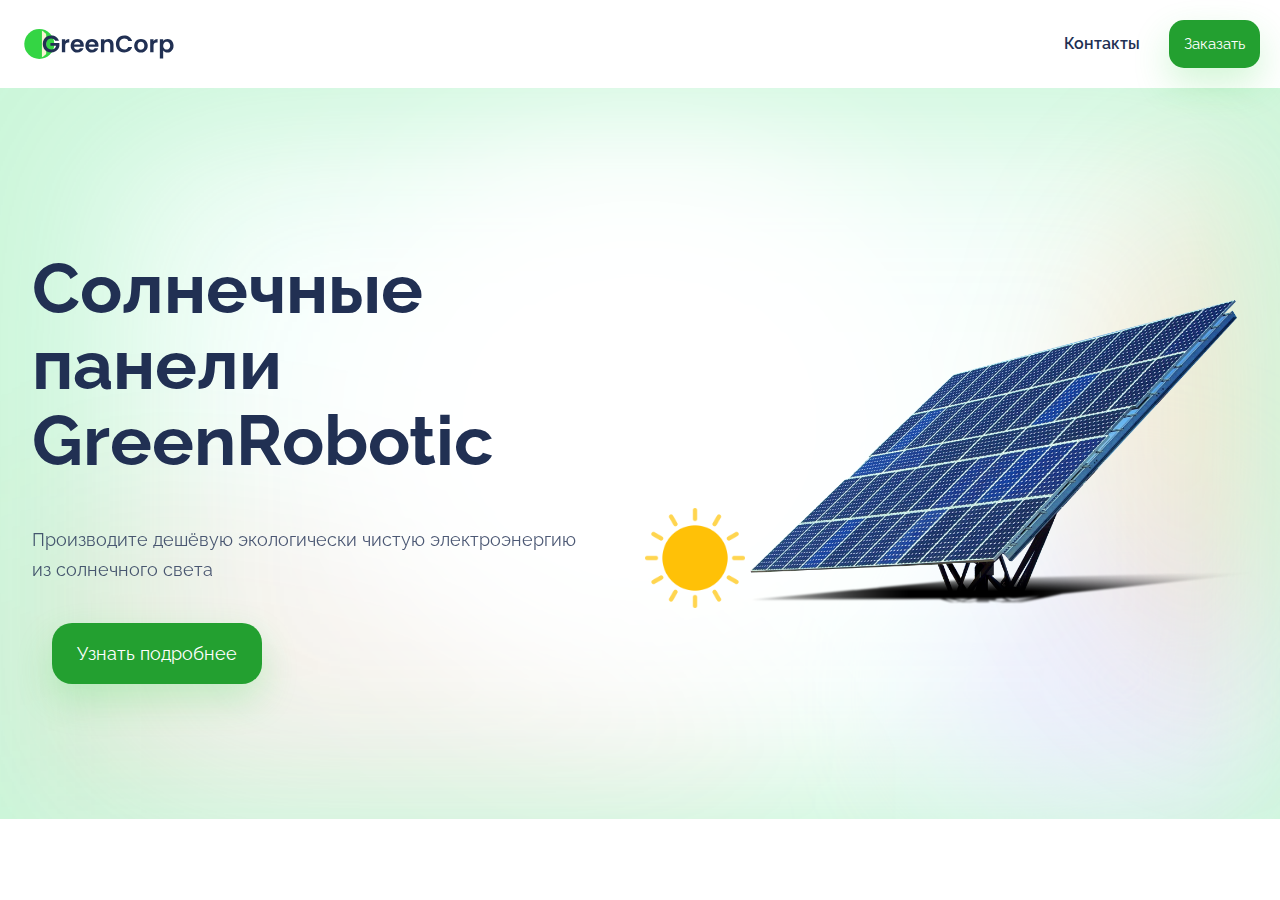
==== index.html @ 0a4ad72c "add" ====
<!DOCTYPE html>
<html lang="ru">
  <head>
    <link rel="stylesheet" href="main.css">
    <title>Солнечные батареи GreenCorp</title>

    <!--Шрифты-->
    <link href="https://fonts.googleapis.com/css2?family=Raleway:wght@100;300;400;500;600;700;800&display=swap" rel="stylesheet">

  </head>

  <body>
 <!--Шапка сайта-->
    <header>

      <img class="header__logo" src="img/logo.svg" alt="">

      <div class="header__control">

        <a href="#contacts">Контакты</a>
        <button>Заказать</button>

      </div>

    </header>
<!-- Тело сайта -->
    <section class="about">

      <div class="about_info">

        <h1>Солнечные панели GreenRobotic</h1>

        <p>Производите дешёвую экологически чистую электроэнергию из солнечного света</p>

        <button>Узнать подробнее</button>

      </div>

      <div class="about_img">

        <img class="about__sun-img" src="img/sun.png">
        <img class="about__panel" src="img/solar-panel.png">

      </div>

    </section>

    <!--Footer-->
    <footer>

    </footer>

  </body>

</html>
---- main.css ----
body{
  font-family: 'Raleway', sans-serif;
  color: #213053;
  margin: 0;
}

/*Header*/
header{
  display: flex;
  justify-content: space-between;
  align-items: center;
  padding: 20px;
}

.header__logo{
  height: 30px;
}

a{
  text-decoration: none;
  color: #213053;
}

header a{
  font-size: 16px;
  font-weight: 600;
  margin-right: 25px;
}

/*Кнопки*/
button{
  font-family: 'Raleway', sans-serif;
  font-size: 15px;
  color: #fff;
  background-color: #23a030;
  border: none;
  border-radius: 15px;
  cursor: pointer;
  box-shadow: 0 16px 36px rgb(52 213 68 / 22%);
  padding: 15px;
}

/*Тело сайта*/
.about{
  display: flex;
  align-items: center;
  justify-content: space-around;
  padding: 115px 0;
  background: url('img/back.png') no-repeat;
  background-position: center;
  background-size: cover;
}

.about_info{
  max-width: 550px;
}

.about h1{
  font-size: 70px;
  line-height: 76px;
}

.about p{
  font-size: 18px;
  line-height: 30px;
  opacity: 0.8;
}

.about button{
  font-size: 18px;
  border-radius: 20px;
  padding: 20px 25px;
  margin: 20px;
}

.about__sun-img{
  width: 100px;
  height: 100px;
}

.about__panel{
  width: 500px;

}
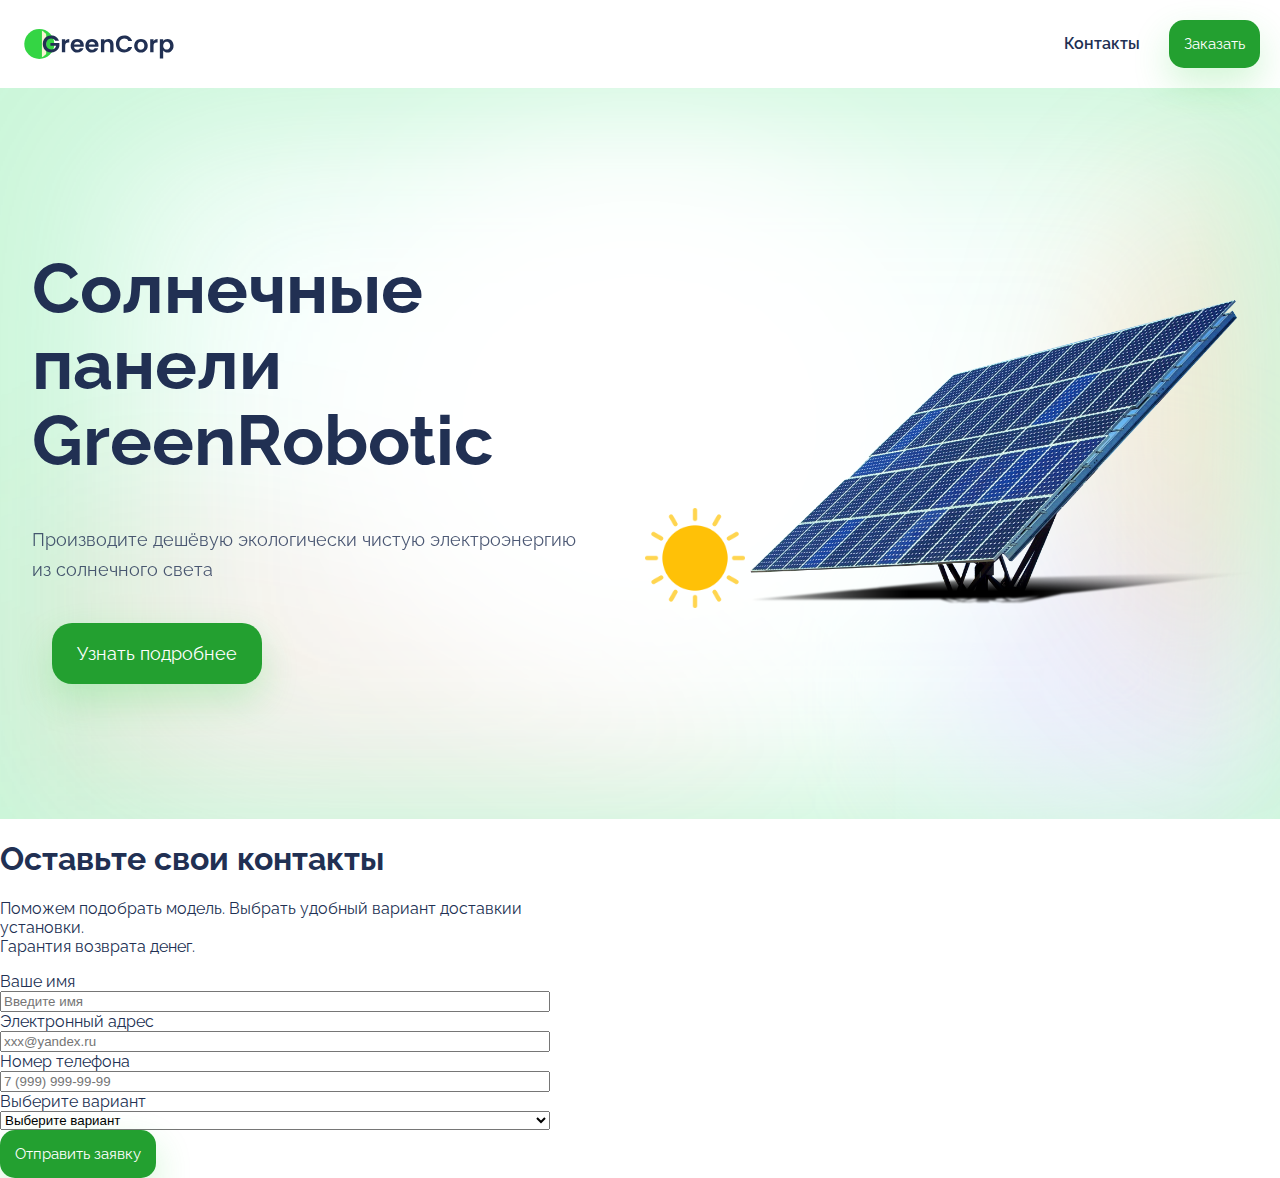
==== commit f440b401: "Add_form" ====
--- a/index.html
+++ b/index.html
@@ -45,6 +45,39 @@
 
     </section>
 
+    <!--Форма сайта-->
+    <section class="form">
+      <div class="form__container">
+        <h1>Оставьте свои контакты</h1>
+        <p>Поможем подобрать модель. Выбрать удобный
+           вариант доставкии установки.
+           <br>Гарантия возврата денег.</p>
+
+           <form class="" action="index.html" method="post">
+
+             <div class="form__group">
+               <label for="name">Ваше имя</label>
+               <input type="text" placeholder="Введите имя" id="name">
+               <label for="email">Электронный адрес</label>
+               <input type="email" id="email" placeholder="xxx@yandex.ru">
+               <label for="phone">Номер телефона</label>
+               <input type="phone" id="phone" placeholder="7 (999) 999-99-99">
+               <label for="buget">Выберите вариант</label>
+               <select id="buget">
+                 <option value="">Выберите вариант</option>
+                 <option value="10-30">10 000₽ – 30 000₽</option>
+                 <option value="30-60">30 000₽ – 60 000₽</option>
+                 <option value="60-100">60 000₽ – 100 000₽</option>
+                 <option value="100+">100 000₽</option>
+               </select>
+
+             </div>
+             <button type="submit" class="form__submit">Отправить заявку</button>
+
+           </form>
+      </div>
+    </section>
+
     <!--Footer-->
     <footer>
 
--- a/main.css
+++ b/main.css
@@ -80,5 +80,11 @@
 
 .about__panel{
   width: 500px;
+}
 
+.form__container{
+  width: 550px;
 }
+.form__group{
+  display: grid;
+}
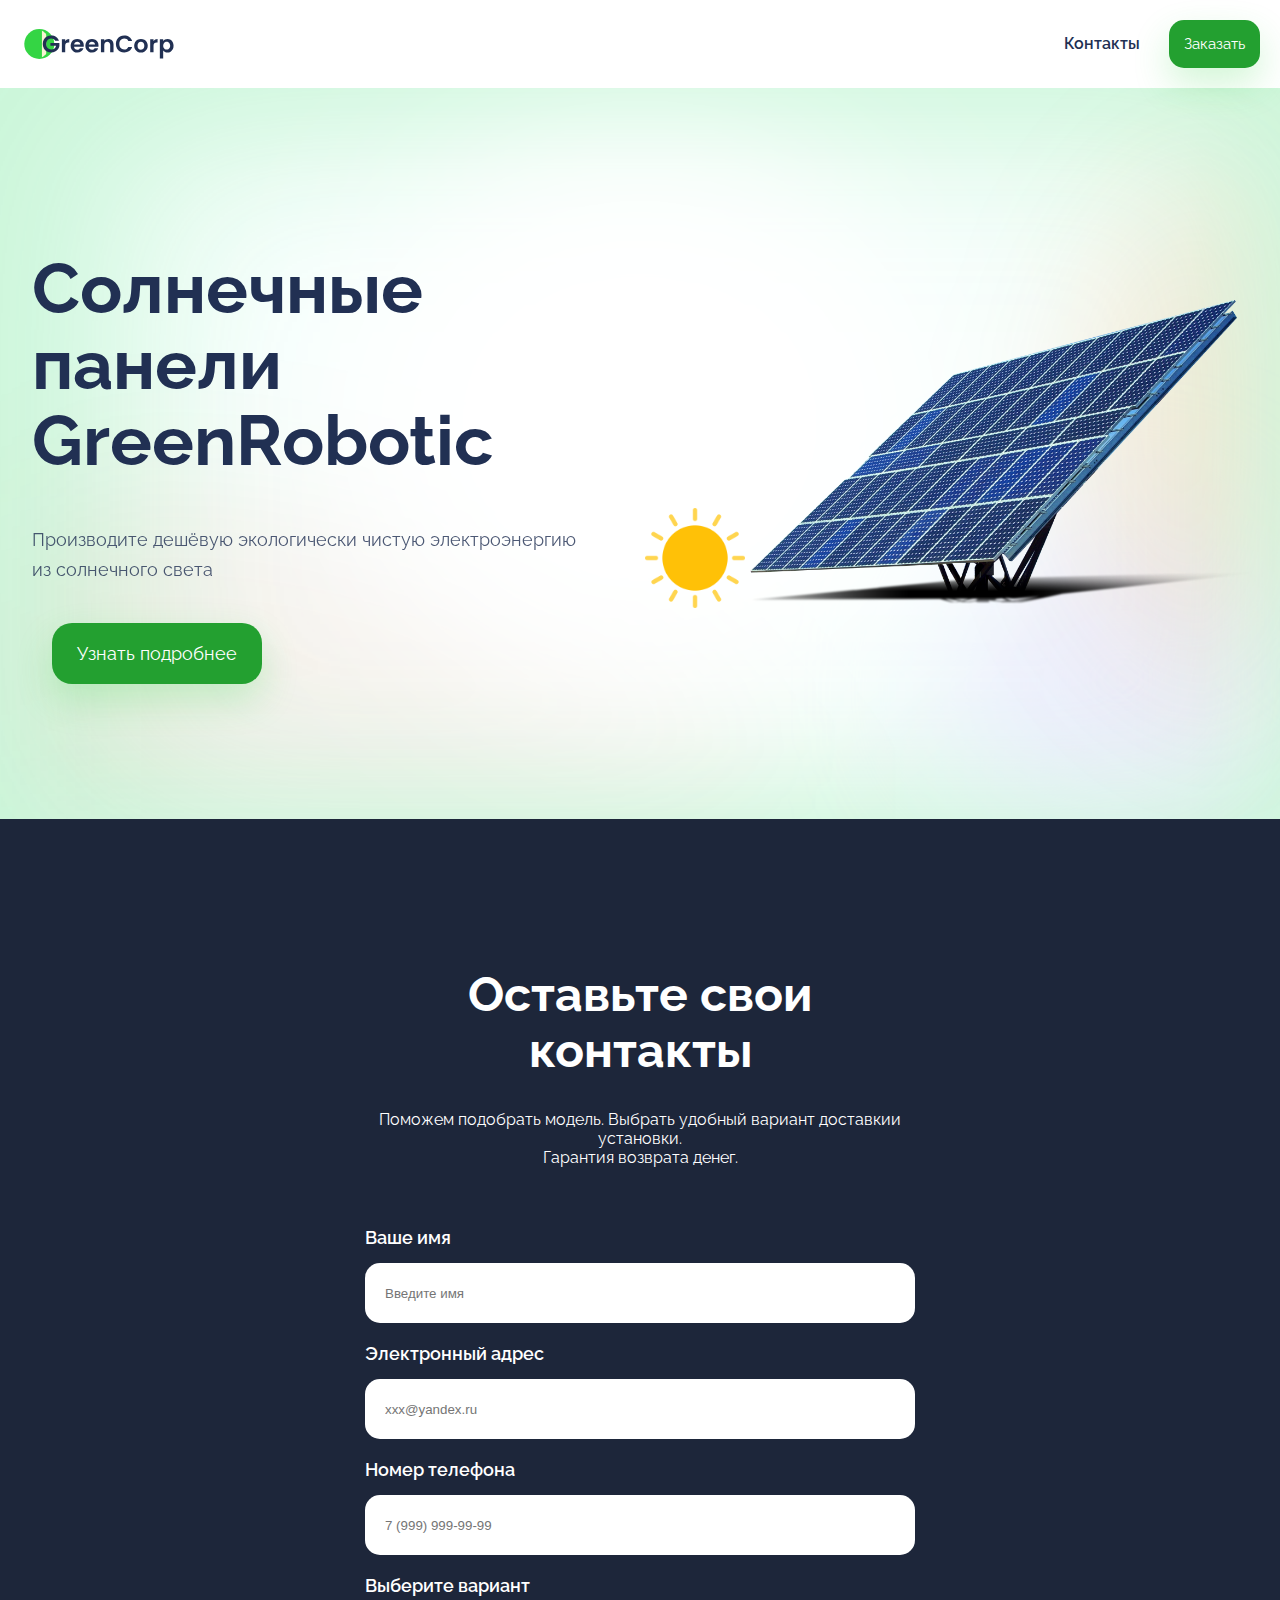
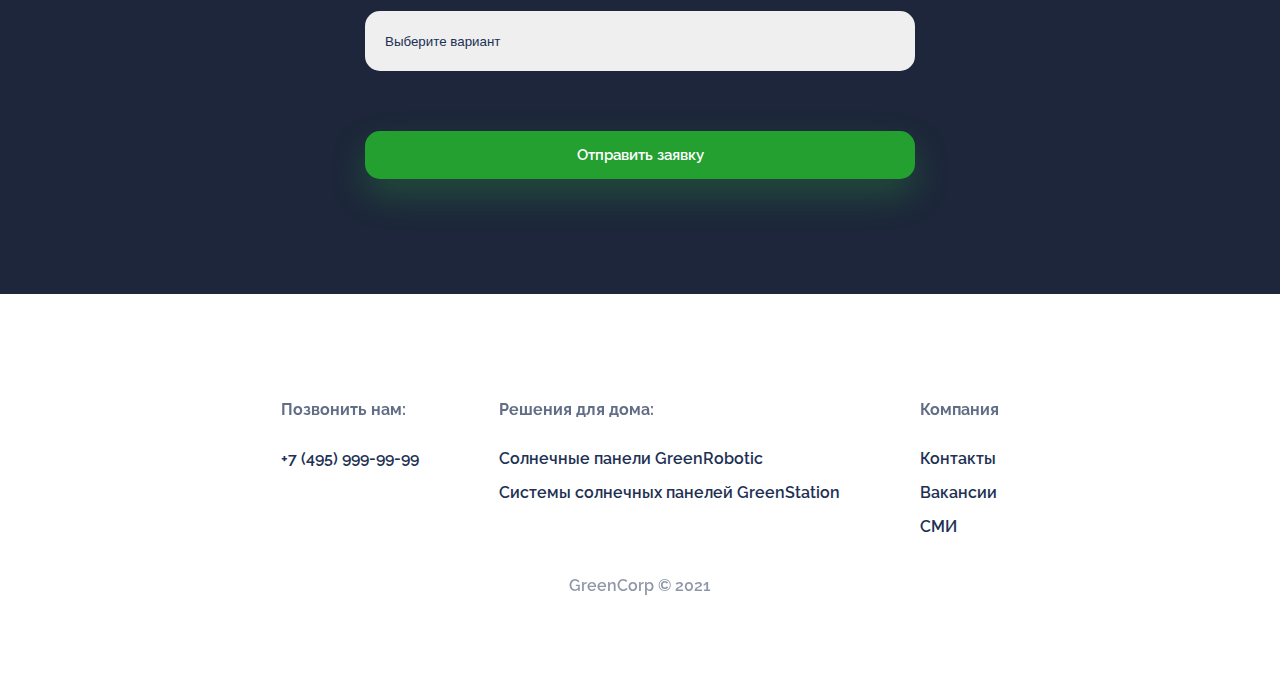
==== commit 5204aa1e: "Вторая версия проекта" ====
--- a/index.html
+++ b/index.html
@@ -54,14 +54,19 @@
            <br>Гарантия возврата денег.</p>
 
            <form class="" action="index.html" method="post">
-
              <div class="form__group">
                <label for="name">Ваше имя</label>
                <input type="text" placeholder="Введите имя" id="name">
+             </div>
+              <div class="form__group">
                <label for="email">Электронный адрес</label>
                <input type="email" id="email" placeholder="xxx@yandex.ru">
+             </div>
+              <div class="form__group">
                <label for="phone">Номер телефона</label>
                <input type="phone" id="phone" placeholder="7 (999) 999-99-99">
+             </div>
+              <div class="form__group">
                <label for="buget">Выберите вариант</label>
                <select id="buget">
                  <option value="">Выберите вариант</option>
@@ -73,7 +78,6 @@
 
              </div>
              <button type="submit" class="form__submit">Отправить заявку</button>
-
            </form>
       </div>
     </section>
@@ -81,6 +85,38 @@
     <!--Footer-->
     <footer>
 
+      <div class="footer__container">
+
+        <div class="footer__group">
+          <h3>Позвонить нам:</h3>
+          <div class="footer__links">
+            <a href="tel:74959999999">+7 (495) 999-99-99</a>
+          </div>
+        </div>
+
+          <div class="footer__group">
+            <h3>Решения для дома:</h3>
+            <div class="footer__links">
+              <a href="#">Солнечные панели GreenRobotic</a>
+              <a href="#">Системы солнечных панелей GreenStation</a>
+            </div>
+          </div>
+
+            <div class="footer__group">
+              <h3>Компания</h3>
+              <div class="footer__links">
+                <a href="#">Контакты</a>
+                <a href="#">Вакансии</a>
+                <a href="#">СМИ</a>
+              </div>
+            </div>
+
+      </div>
+
+      <div class="footer__copyright">
+        GreenCorp © 2021
+      </div>
+
     </footer>
 
   </body>
--- a/main.css
+++ b/main.css
@@ -38,6 +38,7 @@
   cursor: pointer;
   box-shadow: 0 16px 36px rgb(52 213 68 / 22%);
   padding: 15px;
+  transition: background-color, 0.3s, easy-in;
 }
 
 /*Тело сайта*/
@@ -81,10 +82,91 @@
 .about__panel{
   width: 500px;
 }
+.form{
+  background-color: #1D263A;
+  color: #fff;
+  padding: 115px 0;
+  text-align: center;
+  display: flex;
+  justify-content: center;
+}
 
+.form h1{
+  font-size: 48px;
+}
+
+.forp p{
+  font-size: 18px;
+  opacity: 0.65;
+}
 .form__container{
   width: 550px;
 }
+
 .form__group{
+  display: flex;
+  flex-direction: column;
+  text-align: left;
+}
+
+.form form{
   display: grid;
+  grid-gap: 20px;
+  margin-top: 60px;
+  font-size: 18px;
 }
+
+.form label{
+  font-weight: 600;
+  padding-bottom: 15px;
+}
+
+.form input, .form select{
+  color: #213053;
+  height: 60px;
+  padding: 0 20px;
+  border: 0;
+  border-radius: 15px;
+  appearance: none;
+  outline: none;
+}
+
+.form__submit{
+  font-weight: 600;
+  margin-top: 40px;
+}
+
+button:hover{
+  background-color: #f6980c;
+  box-shadow: 0 16px 36px rgba(246 152 12 / 20%);
+}
+
+footer{
+  padding: 90px;
+  font-size: 16px;
+  font-weight: 600;
+}
+
+.footer__container{
+  display: flex;
+  justify-content: center;
+  gap:80px;
+}
+
+.footer__copyright{
+  padding-top: 40px;
+  text-align: center;
+  opacity: 0.5;
+}
+
+.footer__group h3{
+  font-size: 16px;
+  opacity: 0.7;
+  margin-bottom: 30px;
+}
+
+.footer__links{
+  display: flex;
+  flex-direction: column;
+  gap: 15px;
+}
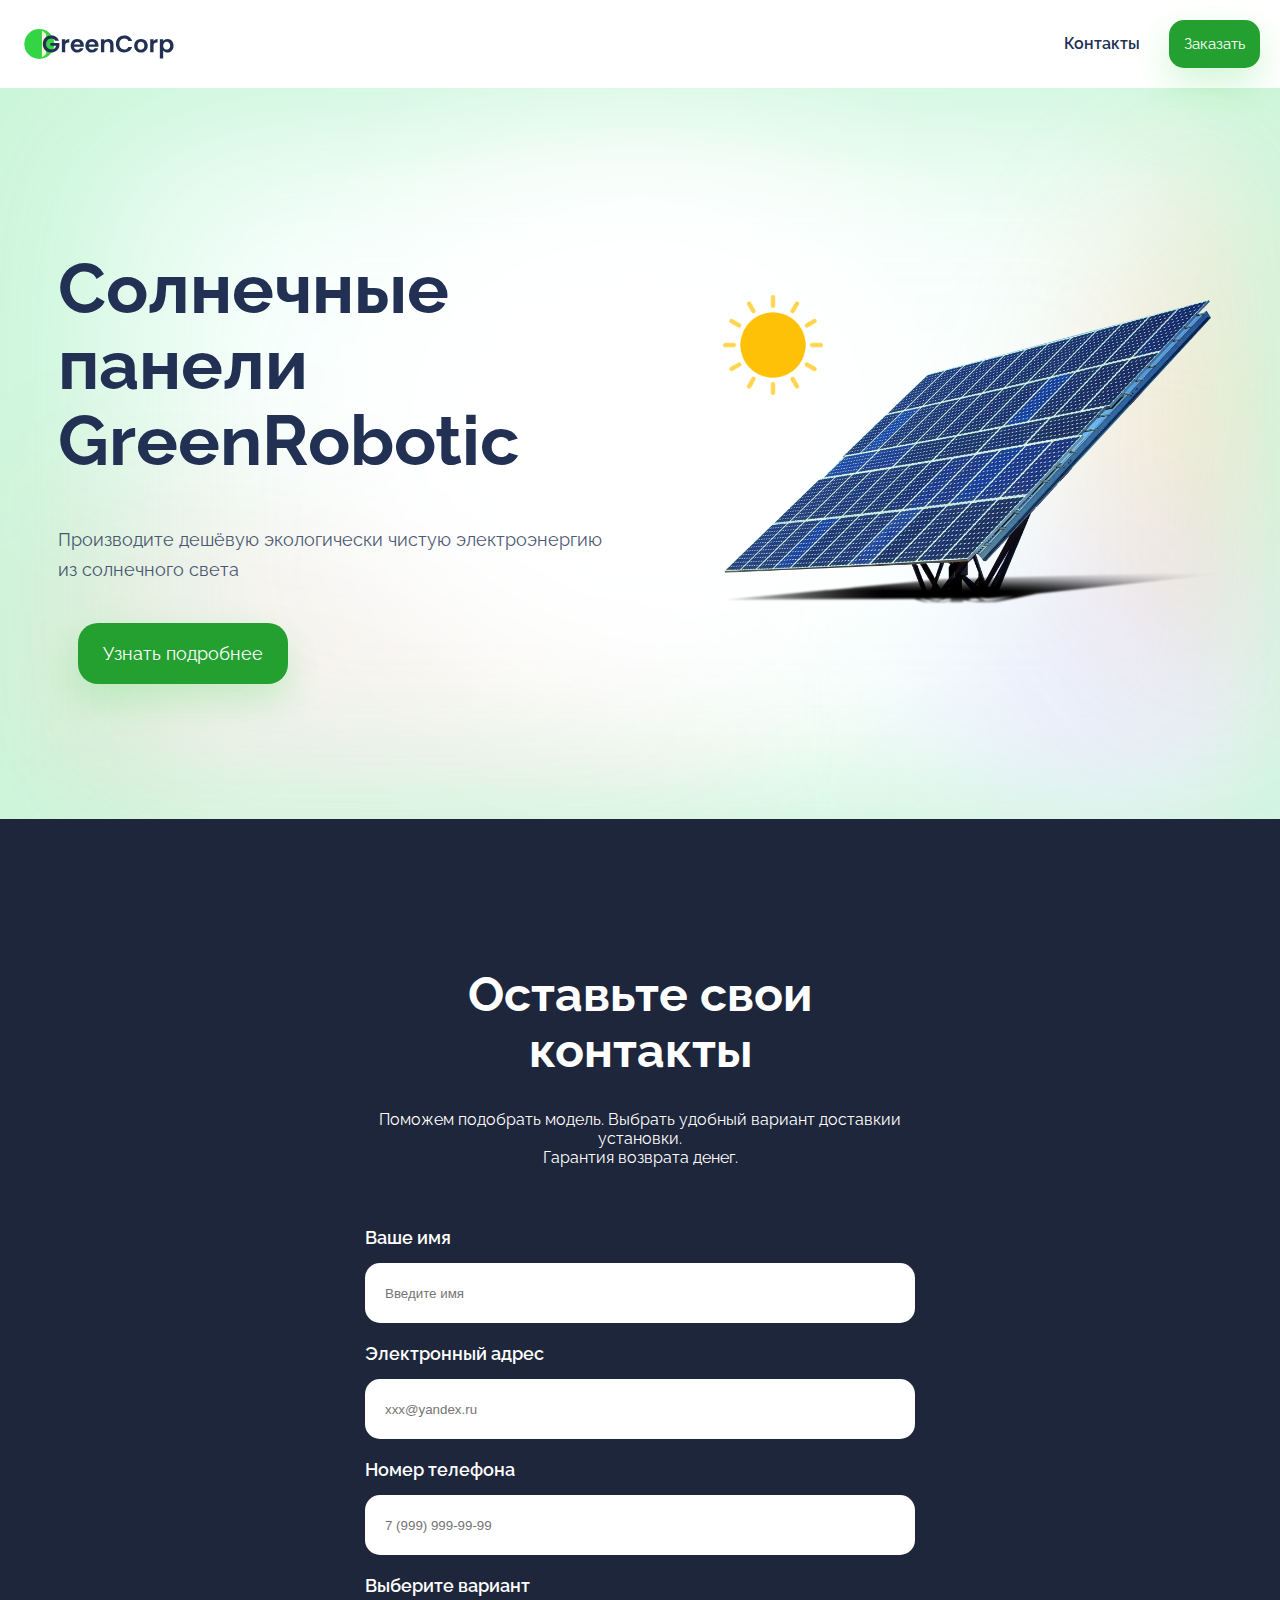
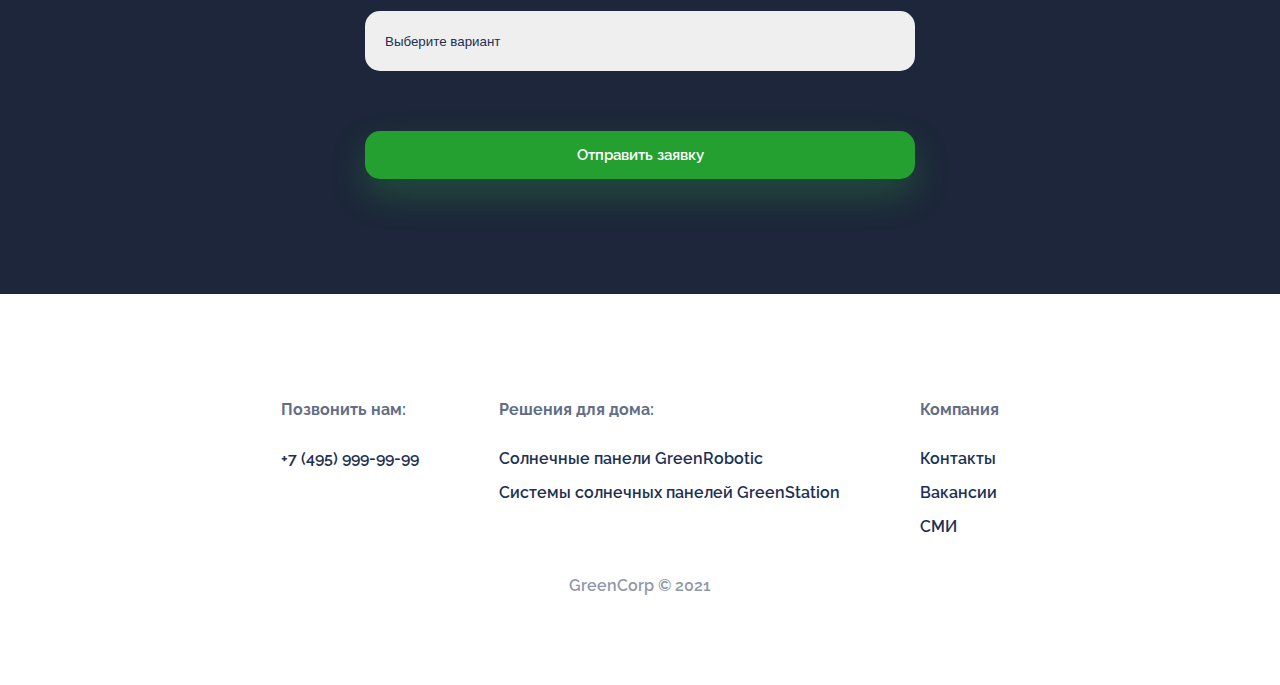
==== commit 17d72a42: "Animation_Sticky_Header" ====
--- a/index.html
+++ b/index.html
@@ -2,6 +2,7 @@
 <html lang="ru">
   <head>
     <link rel="stylesheet" href="main.css">
+    <link rel="stylesheet" href="animation.css">
     <title>Солнечные батареи GreenCorp</title>
 
     <!--Шрифты-->
--- a/main.css
+++ b/main.css
@@ -10,6 +10,10 @@
   justify-content: space-between;
   align-items: center;
   padding: 20px;
+  position: sticky;
+  top: 0;
+  background-color: #fff;
+  z-index: 1;
 }
 
 .header__logo{
@@ -41,6 +45,18 @@
   transition: background-color, 0.3s, easy-in;
 }
 
+.about button{
+  font-size: 18px;
+  border-radius: 20px;
+  padding: 20px 25px;
+  margin: 20px;
+}
+
+button:hover{
+  background-color: #f6980c;
+  box-shadow: 0 16px 36px rgba(246 152 12 / 20%);
+}
+
 /*Тело сайта*/
 .about{
   display: flex;
@@ -67,21 +83,18 @@
   opacity: 0.8;
 }
 
-.about button{
-  font-size: 18px;
-  border-radius: 20px;
-  padding: 20px 25px;
-  margin: 20px;
-}
-
 .about__sun-img{
   width: 100px;
   height: 100px;
+  animation: rotation 10s infinite linear;
+  position: absolute;
 }
 
 .about__panel{
   width: 500px;
 }
+
+/*Форма на сайте*/
 .form{
   background-color: #1D263A;
   color: #fff;
@@ -136,11 +149,7 @@
   margin-top: 40px;
 }
 
-button:hover{
-  background-color: #f6980c;
-  box-shadow: 0 16px 36px rgba(246 152 12 / 20%);
-}
-
+/*Footer*/
 footer{
   padding: 90px;
   font-size: 16px;
--- a/animation.css
+++ b/animation.css
@@ -0,0 +1,5 @@
+/*Анимация about__sun-img*/
+@keyframes rotation {
+  0%{transtorm: rotate(0);}
+  100%{transform: rotate(360deg);}
+}
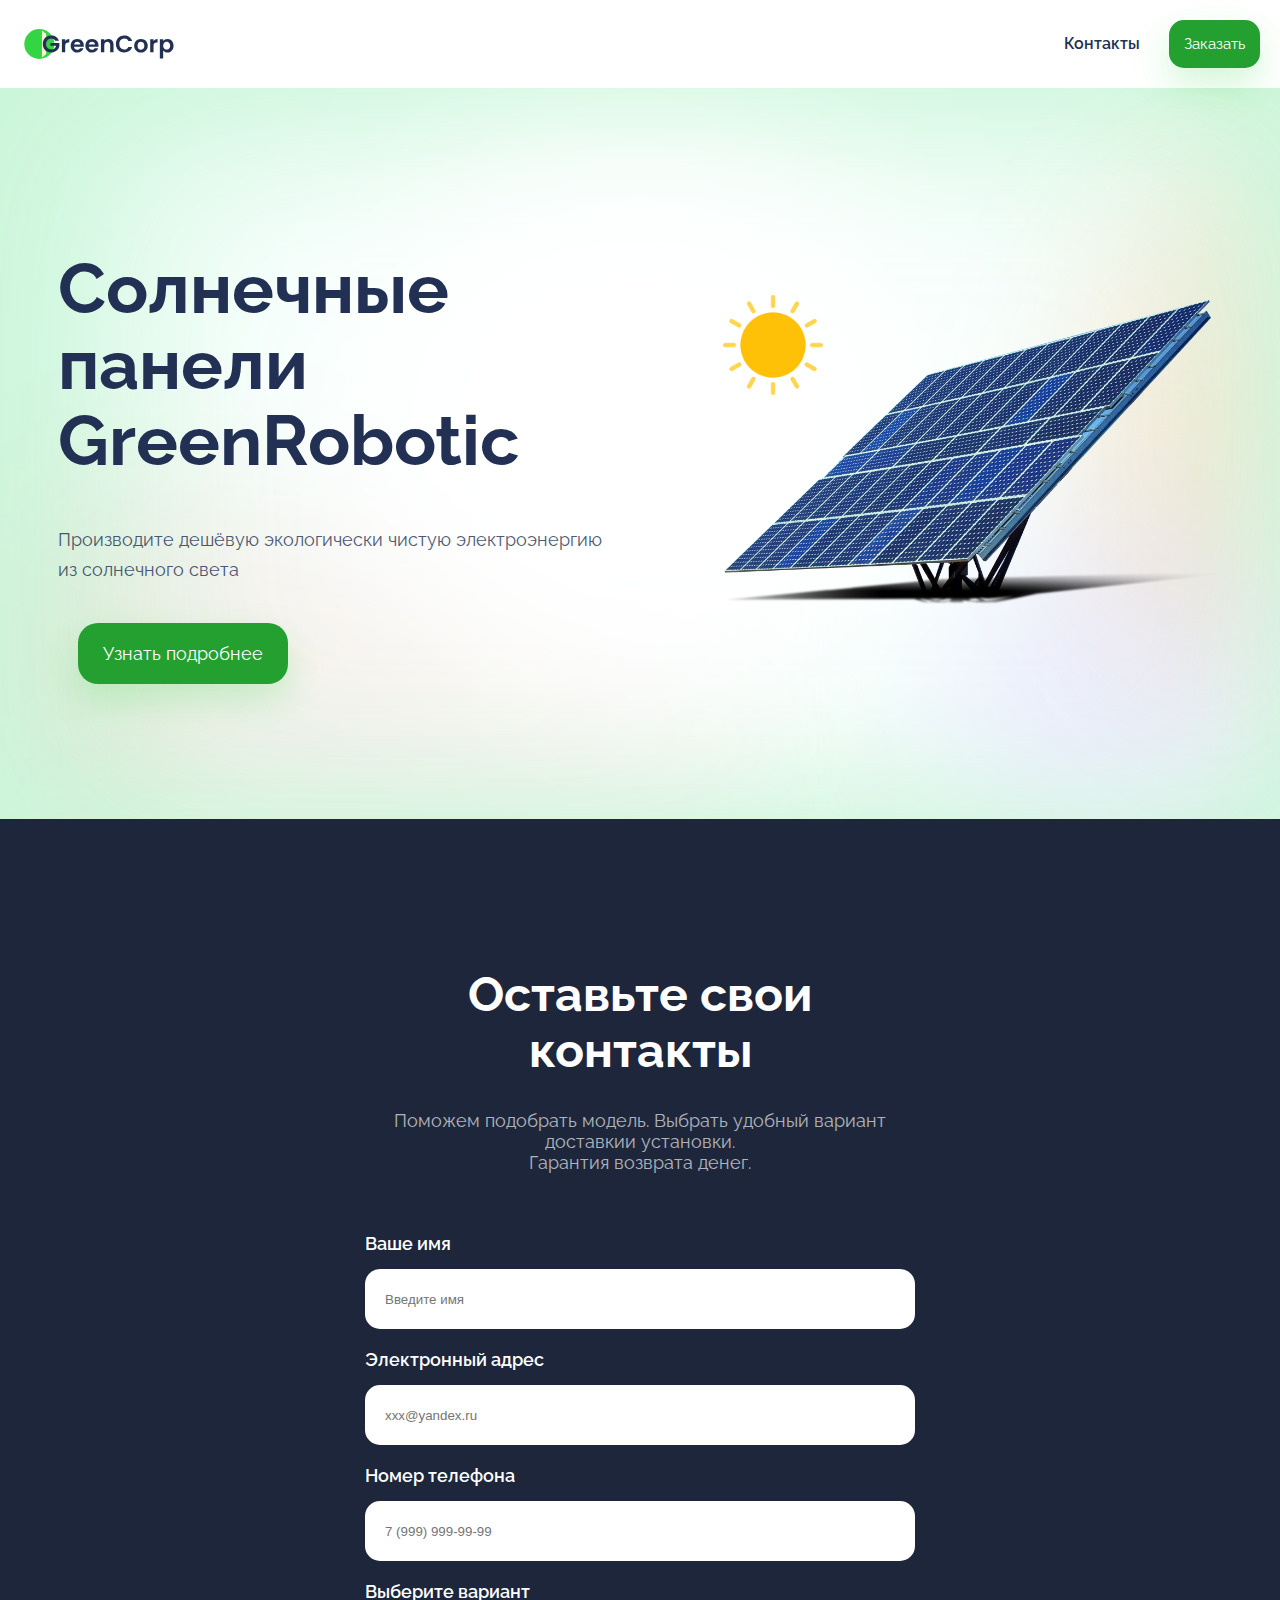
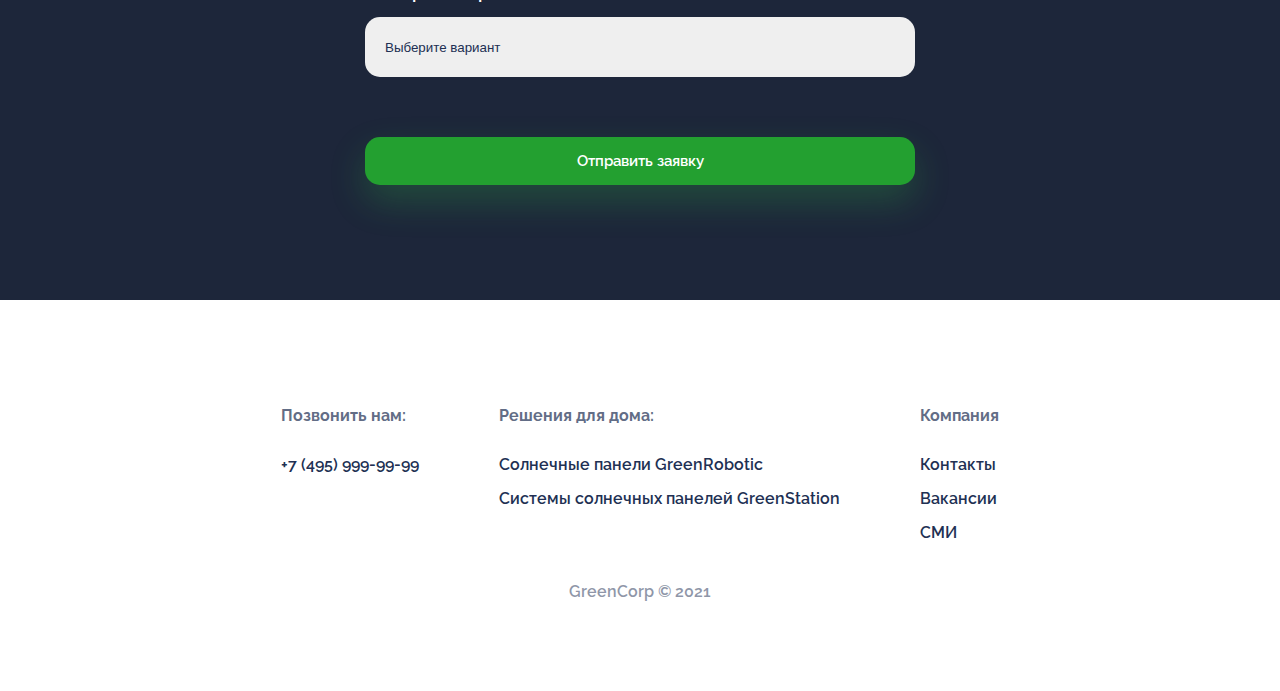
==== commit 4d7a4d56: "animation" ====
--- a/index.html
+++ b/index.html
@@ -1,13 +1,21 @@
 <!DOCTYPE html>
 <html lang="ru">
   <head>
+    <link
+   rel="stylesheet"
+   href="https://cdnjs.cloudflare.com/ajax/libs/animate.css/4.1.1/animate.min.css"
+ />
+    <link rel="stylesheet"
+     href="https://cdnjs.cloudflare.com/ajax/libs/font-awesome/6.1.1/css/all.min.css"
+    integrity="sha512-KfkfwYDsLkIlwQp6LFnl8zNdLGxu9YAA1QvwINks4PhcElQSvqcyVLLD9aMhXd13uQjoXtEKNosOWaZqXgel0g==" crossorigin="anonymous"
+     referrerpolicy="no-referrer" />
     <link rel="stylesheet" href="main.css">
     <link rel="stylesheet" href="animation.css">
+    <link rel="stylesheet" href="media.css">
     <title>Солнечные батареи GreenCorp</title>
-
+    <meta name="viewport" content="width=device-width, initial-scale=1.0">
     <!--Шрифты-->
     <link href="https://fonts.googleapis.com/css2?family=Raleway:wght@100;300;400;500;600;700;800&display=swap" rel="stylesheet">
-
   </head>
 
   <body>
@@ -27,17 +35,17 @@
 <!-- Тело сайта -->
     <section class="about">
 
-      <div class="about_info">
+      <div class="about_info animate__animated animate__fadeInLeft">
 
         <h1>Солнечные панели GreenRobotic</h1>
 
         <p>Производите дешёвую экологически чистую электроэнергию из солнечного света</p>
 
-        <button>Узнать подробнее</button>
+        <button>Узнать подробнее <i class="fa-solid fa-angle-right"></i></button>
 
       </div>
 
-      <div class="about_img">
+      <div class="about_img animate__animated animate__fadeInRight">
 
         <img class="about__sun-img" src="img/sun.png">
         <img class="about__panel" src="img/solar-panel.png">
--- a/main.css
+++ b/main.css
@@ -57,6 +57,10 @@
   box-shadow: 0 16px 36px rgba(246 152 12 / 20%);
 }
 
+.fa-solid, .fas{
+font-weight: 600;
+}
+
 /*Тело сайта*/
 .about{
   display: flex;
@@ -66,6 +70,7 @@
   background: url('img/back.png') no-repeat;
   background-position: center;
   background-size: cover;
+  flex-wrap: wrap-reverse;
 }
 
 .about_info{
@@ -85,7 +90,6 @@
 
 .about__sun-img{
   width: 100px;
-  height: 100px;
   animation: rotation 10s infinite linear;
   position: absolute;
 }
@@ -108,7 +112,7 @@
   font-size: 48px;
 }
 
-.forp p{
+.form p{
   font-size: 18px;
   opacity: 0.65;
 }
@@ -160,6 +164,7 @@
   display: flex;
   justify-content: center;
   gap:80px;
+  flex-wrap: wrap;
 }
 
 .footer__copyright{
--- a/animation.css
+++ b/animation.css
@@ -3,3 +3,8 @@
   0%{transtorm: rotate(0);}
   100%{transform: rotate(360deg);}
 }
+
+.animate__animated.animate__fadeInRight, .animate__animated.animate__fadeInLeft {
+  --animate-duration: 2s;
+  --animate-repeat: 1;
+}
--- a/media.css
+++ b/media.css
@@ -0,0 +1,69 @@
+/*Телефон*/
+@media (max-width: 720px) {
+
+.about, .form, footer{
+  padding: 50px 10px 50px 10px;
+
+}
+header{
+  padding: 10px;
+}
+header a{
+  margin-right: 15px;
+}
+.footer__container{
+  gap: 40px;
+  flex-direction: column;
+}
+
+
+.header__logo{
+  height: 20px;
+}
+
+.about h1{
+  font-size: 36px;
+  line-height: 40px;
+}
+
+.about__sun-img{
+  width: 75px;
+}
+
+.about__panel{
+  width: 280px;
+}
+
+}
+
+/*Пленшет*/
+@media (max-width: 1024px) {
+  .about, .form, footer{
+      padding: 50px 20px 50px 20px;
+
+  }
+  header{
+    padding: 10px;
+  }
+  header a{
+    margin-right: 15px;
+  }
+  .footer__container{
+    flex-direction: row;
+    gap: 40px;
+  }
+
+
+  .about h1{
+    font-size: 36px;
+    line-height: 40px;
+  }
+
+  .about__sun-img{
+    width: 75px;
+  }
+
+  .about__panel{
+    width: 280px;
+  }
+}
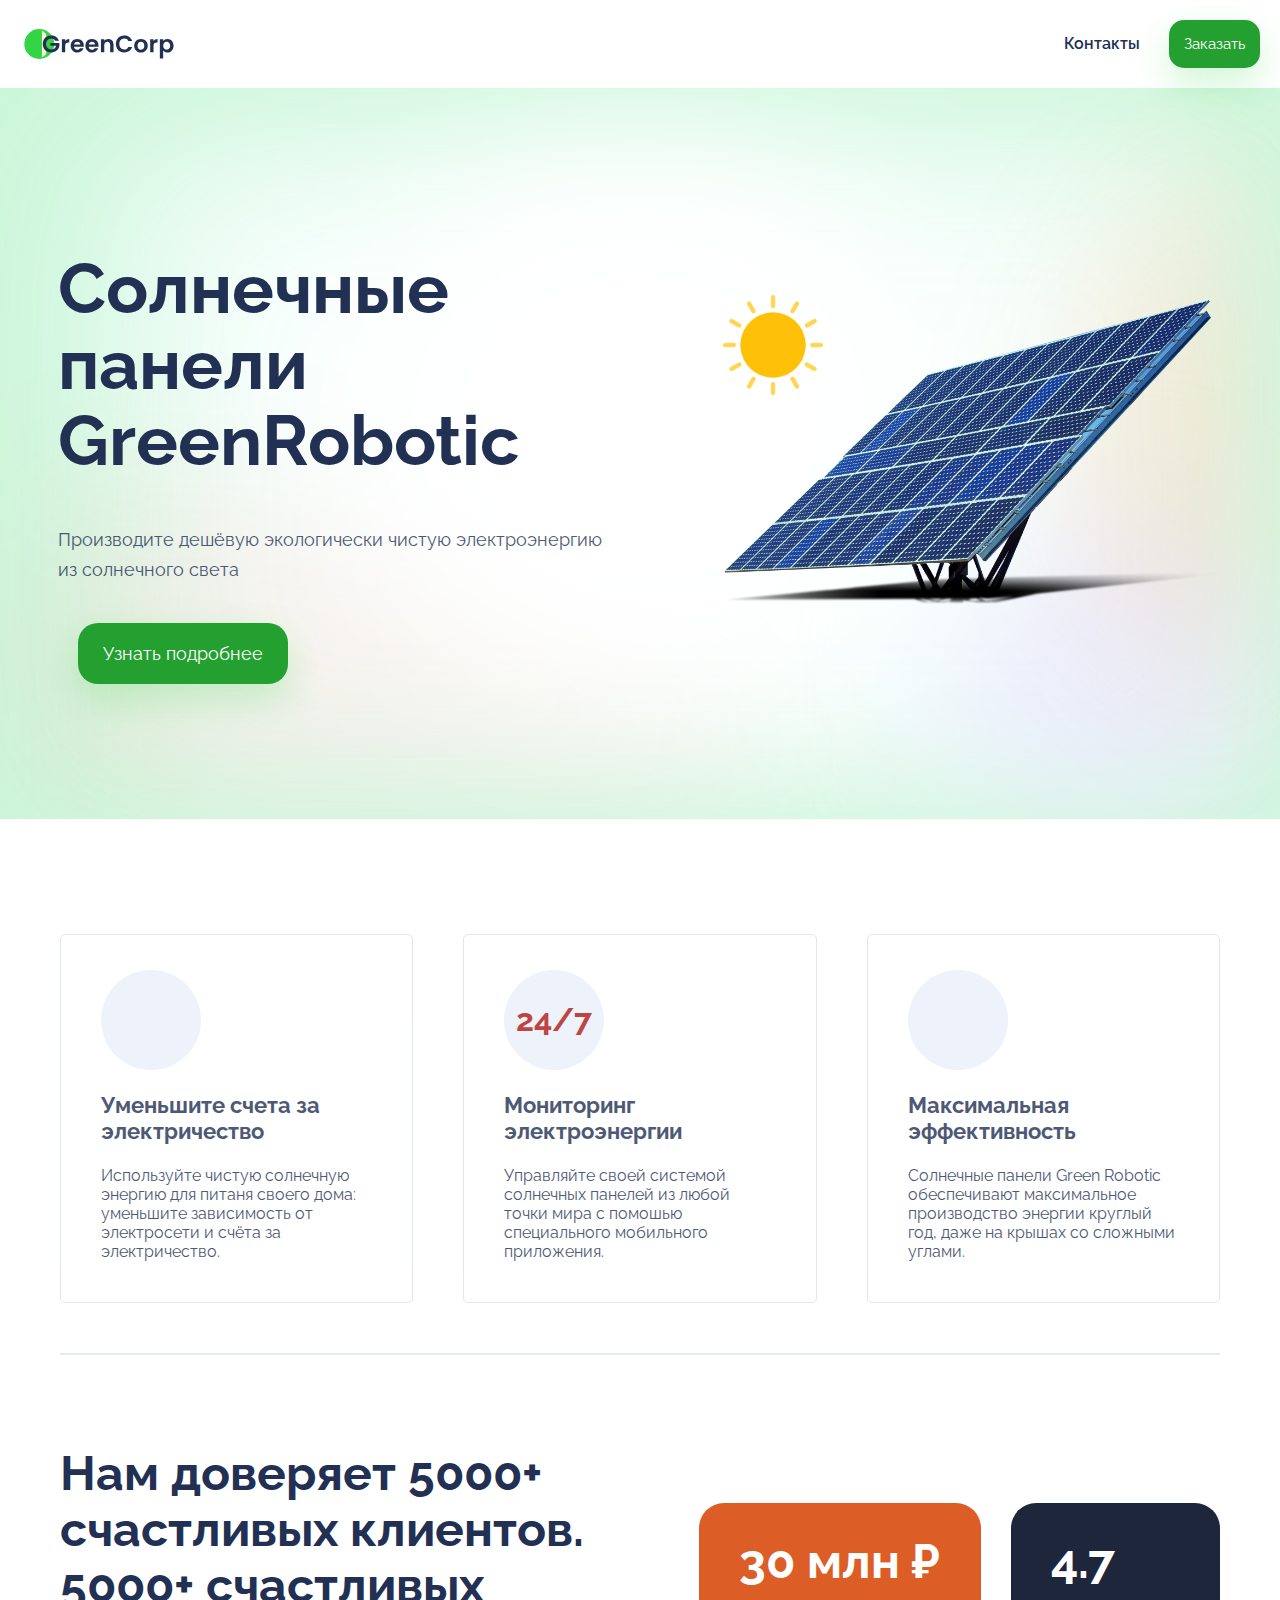
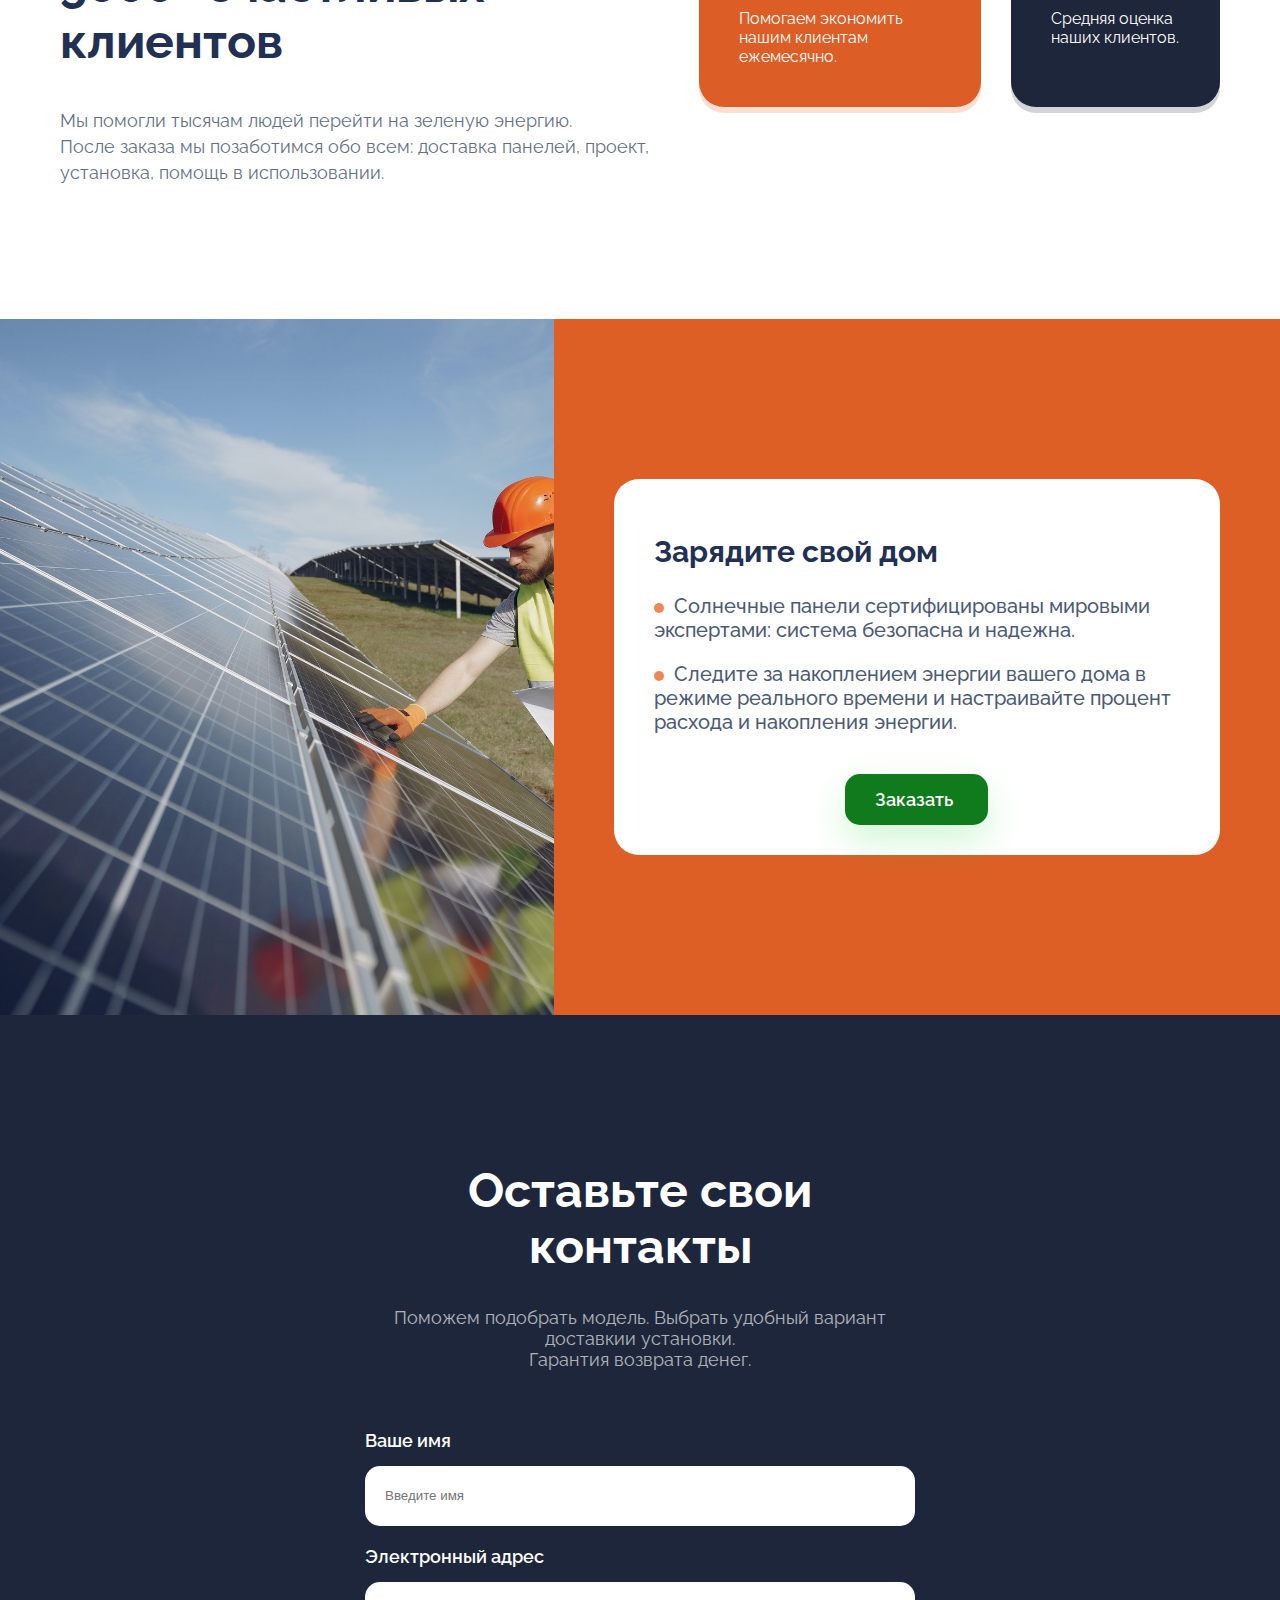
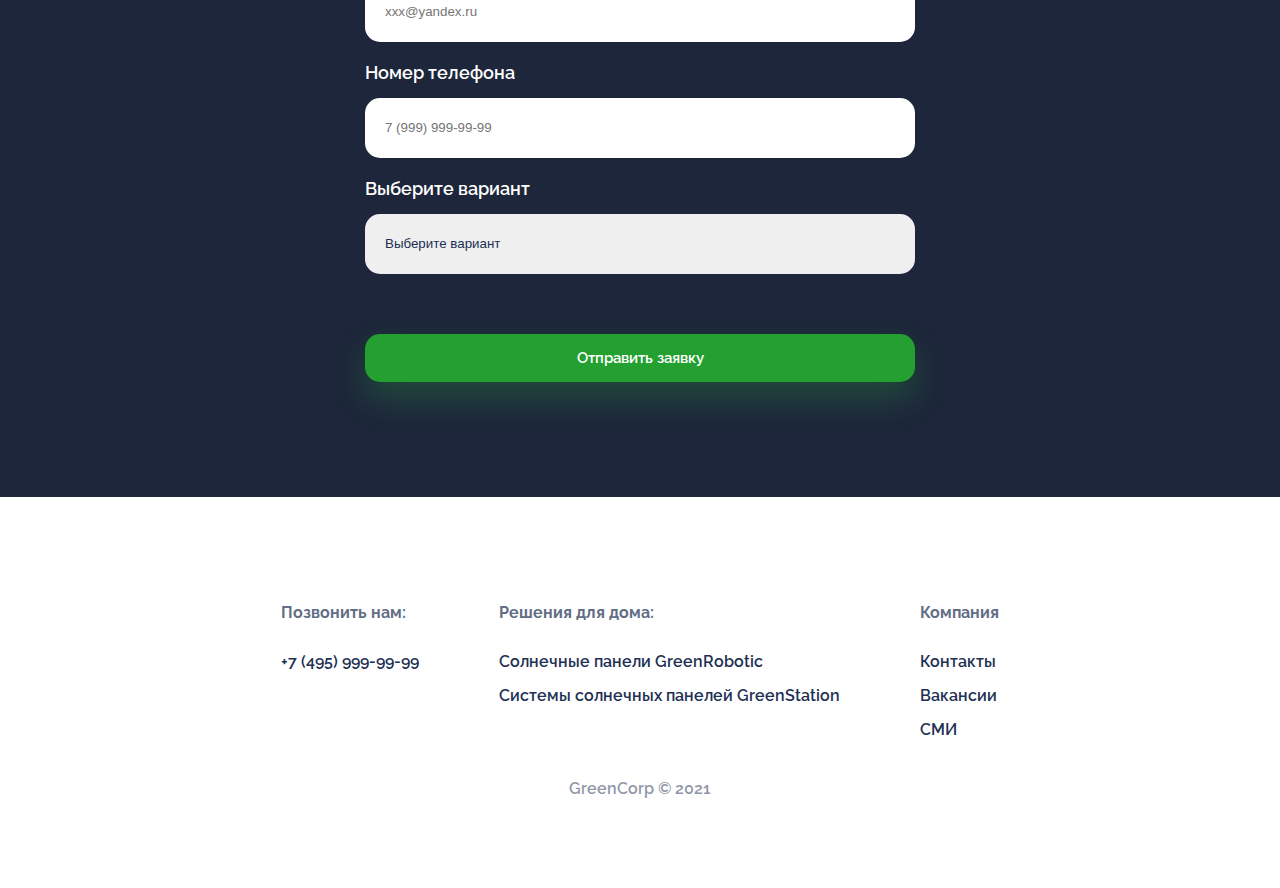
==== commit 6f9a1f80: "add sections" ====
--- a/index.html
+++ b/index.html
@@ -33,7 +33,7 @@
 
     </header>
 <!-- Тело сайта -->
-    <section class="about">
+        <section class="about">
 
       <div class="about_info animate__animated animate__fadeInLeft">
 
@@ -49,6 +49,104 @@
 
         <img class="about__sun-img" src="img/sun.png">
         <img class="about__panel" src="img/solar-panel.png">
+
+      </div>
+
+    </section>
+    
+    <section class="features" id="features">
+
+      <div class="features__cards">
+
+        <div class="card">
+          <div class="card__logo"><i class="fa-solid fa-solar-panel"></i></div>
+          <h3>Уменьшите счета за электричество</h3>
+          <p>Используйте чистую солнечную энергию для
+             питаня своего дома: уменьшите зависимость от 
+             электросети и счёта за электричество.
+          </p>
+
+        </div>
+
+        <div class="card">
+          <div class="card__logo">24/7</div>
+          <h3>Мониторинг электроэнергии</h3>
+          <p>Управляйте своей системой солнечных панелей из
+            любой точки мира с помошью 
+            специального мобильного приложения.
+          </p>
+
+        </div>
+
+        <div class="card">
+          <div class="card__logo"><i class="fa-solid fa-chart-line"></i>
+          </div>
+
+          <h3>Максимальная эффективность</h3>
+          <p>Солнечные панели Green Robotic обеспечивают
+            максимальное производство энергии круглый год,
+            даже на крышах со сложными углами.
+          </p>
+
+        </div>
+
+      </div>
+      <div class="features__border"></div>
+      <div class="features__feedback">
+
+        <div class="features__feedback-left">
+          <h2>Нам доверяет 5000+ счастливых клиентов. 
+            <br>5000+ счастливых клиентов</h2>
+            <p>Мы помогли тысячам людей перейти на зеленую энергию.
+              <br>После заказа мы позаботимся обо всем: доставка 
+              панелей, проект, установка, помощь в использовании.
+            </p>
+        </div>
+
+        <div class="features__feedback-right">
+
+          <div class="features__box features__savings-box">
+            <h3>30 млн ₽</h3>
+            <p>Помогаем экономить нашим клиентам ежемесячно.</p>
+          </div>
+
+          <div class="features__box features__rate-box">
+            <h3>4.7</h3>
+            <i class="fa-solid fa-star"></i>
+            <i class="fa-solid fa-star"></i>
+            <i class="fa-solid fa-star"></i>
+            <i class="fa-solid fa-star"></i>
+            <i class="fa-solid fa-star"></i>
+            <p>Средняя оценка наших клиентов.</p>
+          </div>
+
+        </div>
+
+
+      </div>
+
+    </section>
+
+    <!--Promo-->
+    <section class="promo">
+
+      <div class="promo__img">
+
+      </div>
+
+      <div class="promo__right">
+
+        <div class="promo__card">
+          <h2>Зарядите свой дом</h2>
+          <p>Солнечные панели сертифицированы 
+            мировыми экспертами: система безопасна и надежна.</p>
+          <p>Следите за накоплением энергии вашего дома в 
+            режиме реального времени и настраивайте процент
+             расхода и накопления энергии.</p>
+             <div class="promo__button">
+              <button>Заказать <i class="fa-solid fa-chevron-right"></i></button>
+             </div>
+        </div>
 
       </div>
 
--- a/main.css
+++ b/main.css
@@ -61,6 +61,18 @@
 font-weight: 600;
 }
 
+.promo__button button{
+  background-color: #107b1c;
+  margin-top: 20px;
+  font-size: 18px;
+  padding: 15px 30px;
+  font-weight: 600;
+}
+
+.promo__button button:hover{
+  background-color: #f6980c;
+}
+
 /*Тело сайта*/
 .about{
   display: flex;
@@ -98,6 +110,161 @@
   width: 500px;
 }
 
+/*Информация*/
+.features{
+  padding: 115px 60px;
+  background-color: #fff;
+}
+
+.features__cards{
+  display: grid;
+  grid-template-columns: 1fr 1fr 1fr;
+  gap: 50px;
+}
+
+.card{
+  padding: 35px 40px 25px 40px;
+  border: 1px solid #D9E4E6;
+  border-radius: 5px;
+  font-size: 16px;
+  opacity: 0.8;
+}
+
+.card h3{
+  font-size: 22px;
+  opacity: 1;
+}
+
+.card__logo{
+  width: 100px;
+  height: 100px;
+  font-size: 32px;
+  font-weight: 700;
+  background-color: #eaeff9;
+  border-radius: 50%;
+  display: flex;
+  justify-content: center;
+  align-items: center;
+}
+
+.card .fa-solar-panel{
+  color: #ffb406;
+}
+
+.card .card__logo{
+  color: #ad1714;
+}
+
+.card .fa-chart-line{
+  color: #22a030;
+}
+
+.features__border{
+  margin: 50px 0;
+  border: 1px solid #E6EAF4;
+ 
+  
+}
+
+/*Features*/
+.features__feedback{
+    display: flex;
+}
+
+.features__feedback-left{
+  padding-right: 10px;
+}
+
+.features__feedback-left h2{
+  font-size: 48px;
+}
+.features__feedback-left p{
+  font-size: 18px;
+  line-height: 26px;
+  opacity: 0.7;
+}
+
+.features__feedback-right{
+  display: flex;
+  gap: 30px;
+  align-self: center;
+}
+
+.features__box{
+  padding: 30px 40px 25px 40px;
+  color: #fff;
+  border-radius: 25px;
+  
+ 
+}
+
+.features__box h3{
+  margin-top: 0;
+  margin-bottom: 20px;
+  font-size:  48px;
+}
+
+.features__savings-box{
+  background-color: #dc5e26;
+  box-shadow:0 6px 0 rgb(221 95 38 / 20%);
+}
+
+.features__rate-box{
+  background-color: #1D263A;
+  box-shadow:0 6px 0 rgb(29 38 58 / 20%);
+}
+
+
+.fa-star{
+  color: #ff7039;
+}
+
+/*Promo*/
+.promo{
+  display: flex;
+}
+.promo__img{
+  width: 100%;
+  min-height: 500px;
+  background-image: url(img/promo.jpg);
+  background-size: cover;
+
+}
+
+.promo__right{
+  background-color: #dd5f26;
+  padding: 160px 60px;
+}
+
+.promo__card{
+  background-color: #fff;
+  padding: 30px 40px;
+  font-size: 20px;
+  font-weight: 22px;
+  font-weight: 500;
+  border-radius: 25px;
+}
+
+.promo__card p{
+  opacity: 0.8;
+}
+.promo__card p::before{
+  content: "";
+  display: inline-block;
+  width: 10px;
+  height: 10px;
+  background-color: #ec6b29;
+  border-radius: 50%;
+  margin-right: 10px;
+}
+.promo__button{
+  text-align: center;
+}
+
+.promo__button .fa-chevron-right{
+  font-size: 15px;
+  margin-left: 5px;
+}
 /*Форма на сайте*/
 .form{
   background-color: #1D263A;
--- a/media.css
+++ b/media.css
@@ -34,6 +34,45 @@
   width: 280px;
 }
 
+/*Feature*/
+.features{
+  padding: 50px 10px;
+}
+
+.features__cards{
+  grid-template-columns: auto;
+}
+
+.features__feedback{
+  flex-direction: column;
+}
+
+.features__feedback-left{
+  padding-right: 0;
+}
+
+.features__feedback-left h2{
+  font-size: 36px;
+}
+
+.features__feedback-right{
+  flex-direction: column;
+  align-self: auto;
+}
+
+.features__box h3{
+  font-size:  36px;
+}
+
+/*Promo*/
+.promo{
+  flex-direction: column-reverse;
+}
+
+.promo__right{
+  padding: 50px 10px;
+}
+
 }
 
 /*Пленшет*/
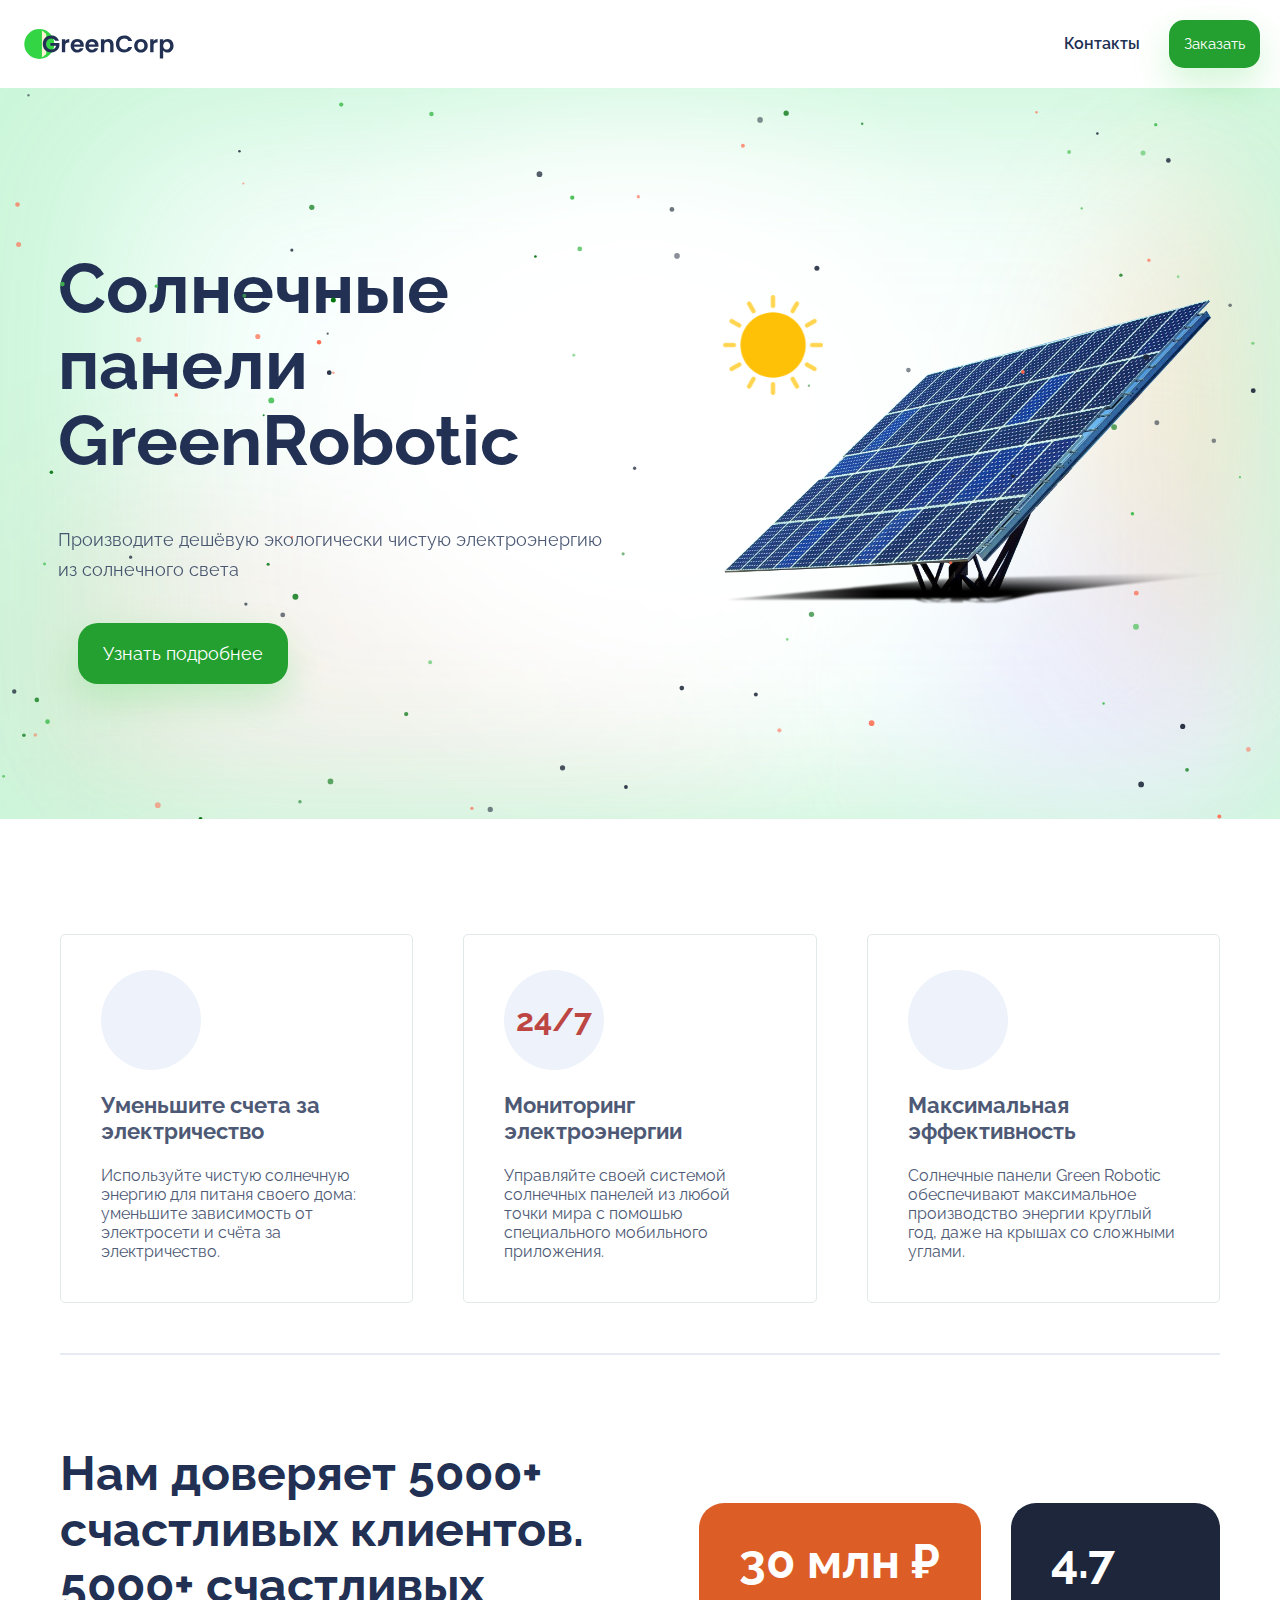
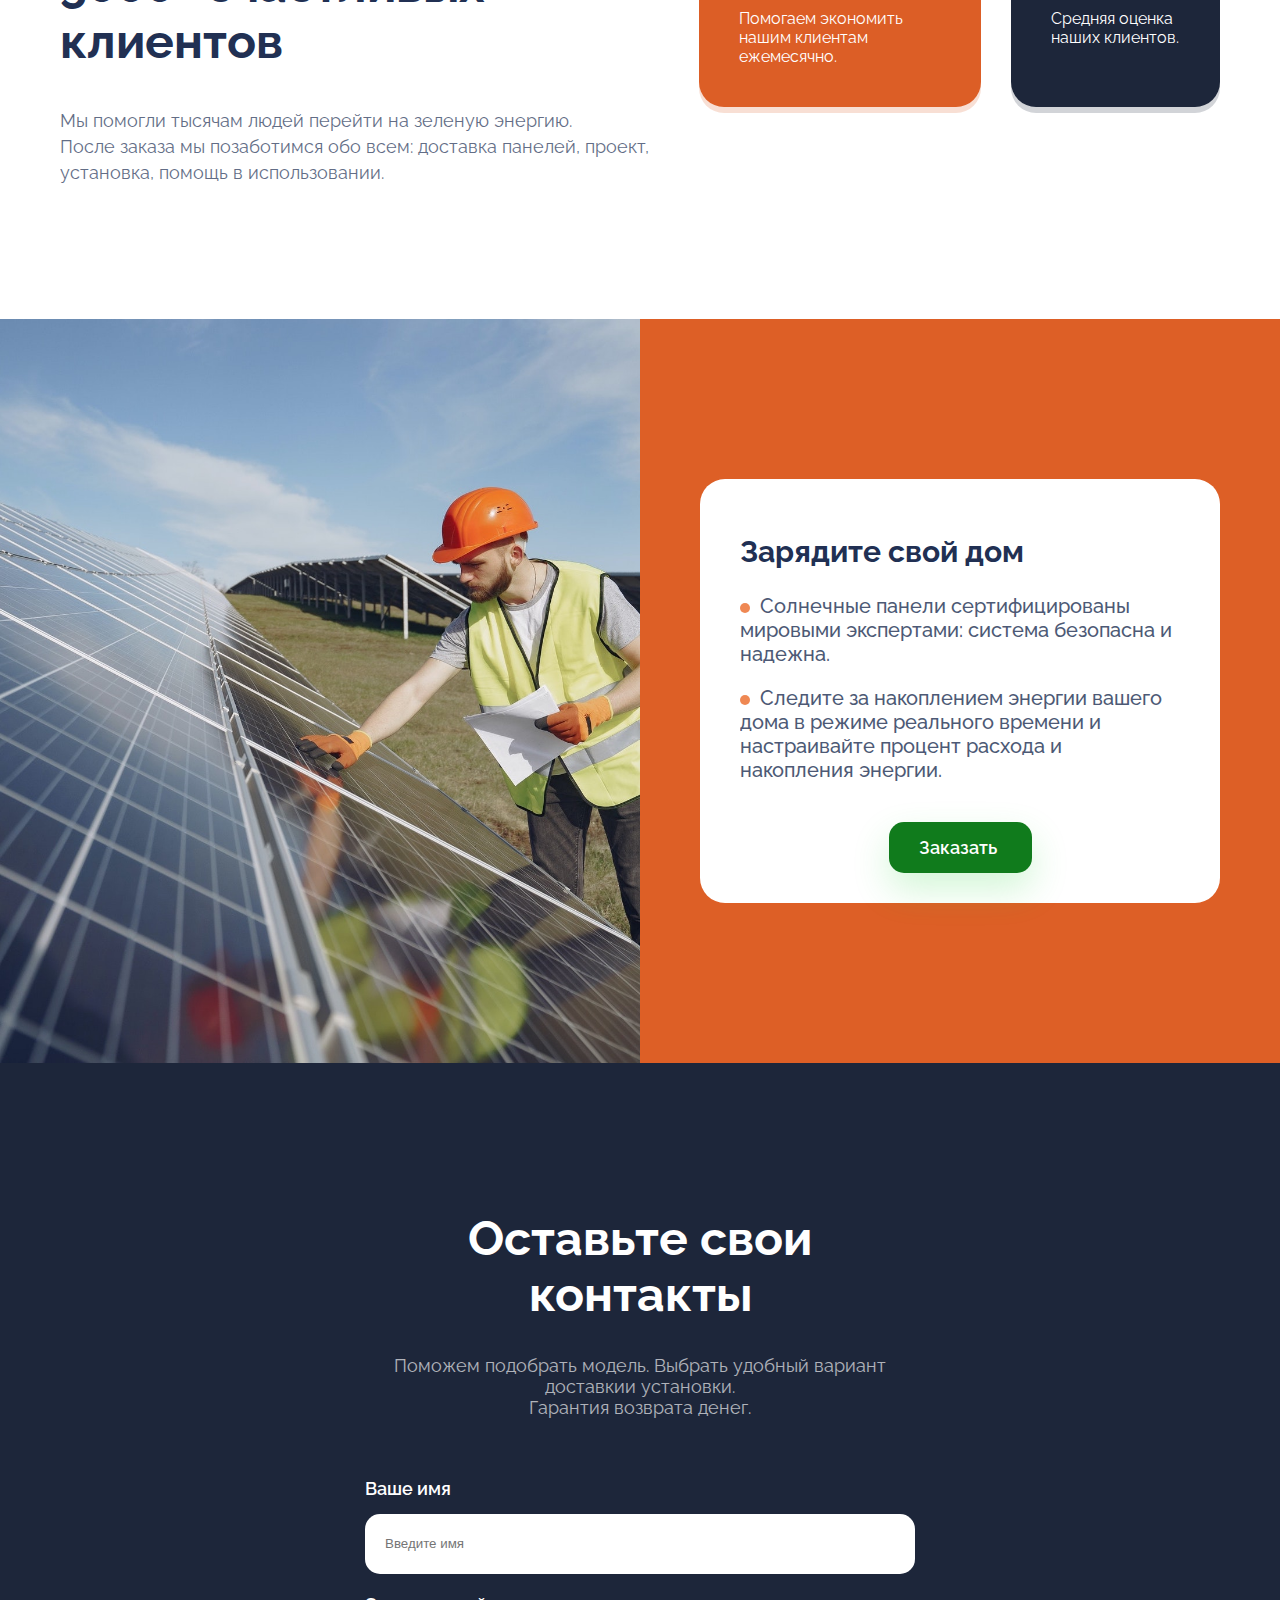
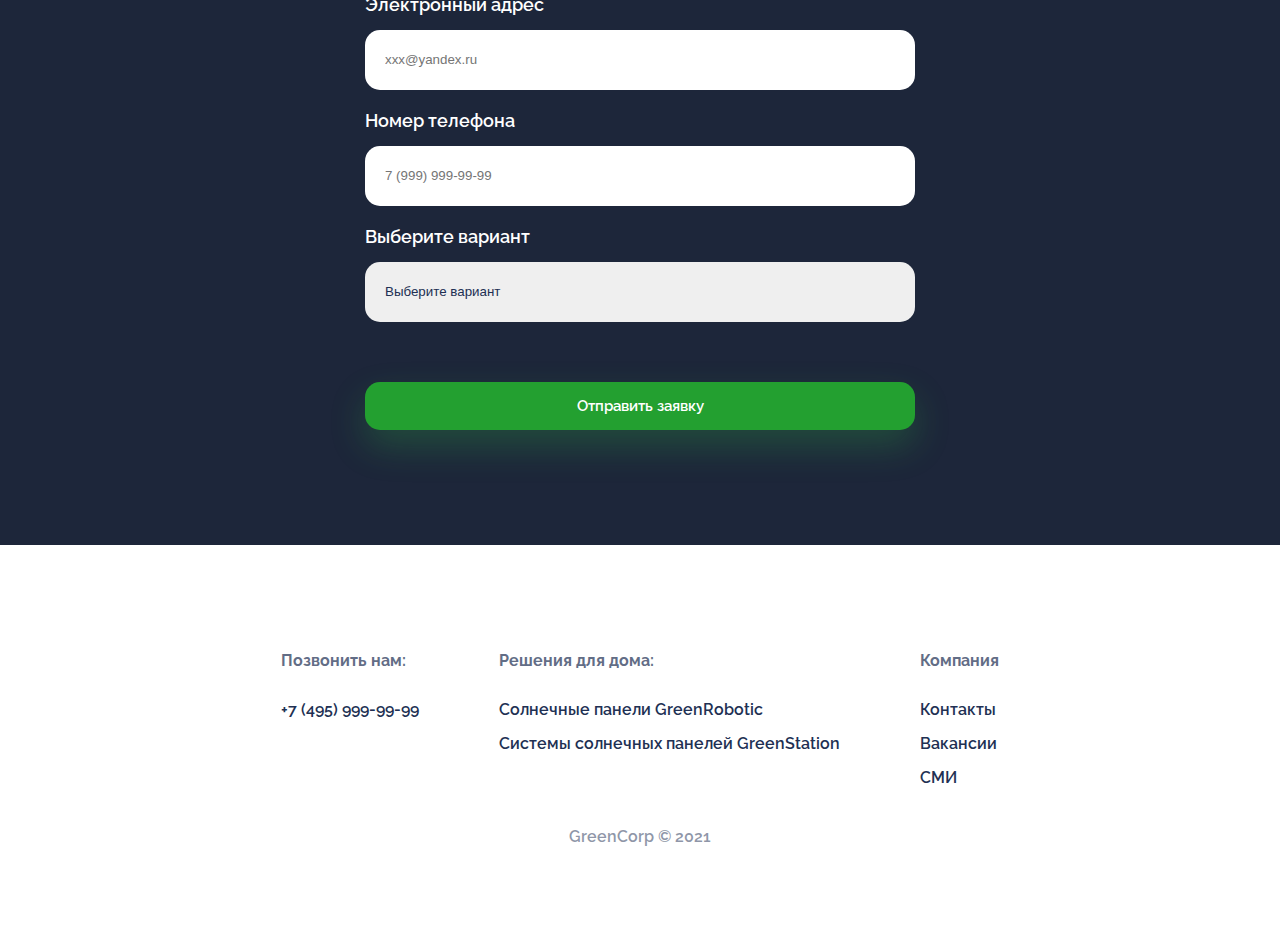
==== commit 757e64d6: "add_bubbles" ====
--- a/index.html
+++ b/index.html
@@ -34,7 +34,7 @@
     </header>
 <!-- Тело сайта -->
         <section class="about">
-
+          <canvas class="orb-canvas" id="orb-canvas"></canvas>
       <div class="about_info animate__animated animate__fadeInLeft">
 
         <h1>Солнечные панели GreenRobotic</h1>
@@ -225,7 +225,7 @@
       </div>
 
     </footer>
-
+<script src="js/canvas.js"></script>
   </body>
 
 </html>
--- a/main.css
+++ b/main.css
@@ -83,6 +83,7 @@
   background-position: center;
   background-size: cover;
   flex-wrap: wrap-reverse;
+  position: relative;
 }
 
 .about_info{
@@ -108,6 +109,15 @@
 
 .about__panel{
   width: 500px;
+}
+
+.orb-canvas{
+  position: absolute;
+  top: 0;
+  right: 0;
+  height: 100%;
+  object-fit: cover;
+  width: 100%;
 }
 
 /*Информация*/
@@ -224,10 +234,12 @@
   display: flex;
 }
 .promo__img{
-  width: 100%;
+  width: 50%;
   min-height: 500px;
   background-image: url(img/promo.jpg);
+  flex-shrink: 0;
   background-size: cover;
+  background-position: center;
 
 }
 
--- a/media.css
+++ b/media.css
@@ -72,6 +72,9 @@
 .promo__right{
   padding: 50px 10px;
 }
+.promo__img{
+  width: 100%;
+}
 
 }
 
@@ -105,4 +108,15 @@
   .about__panel{
     width: 280px;
   }
+
+  .promo{
+    flex-direction: column-reverse;
+  }
+  
+  .promo__right{
+    padding: 50px 10px;
+  }
+  .promo__img{
+    width: 100%;
+  }
 }
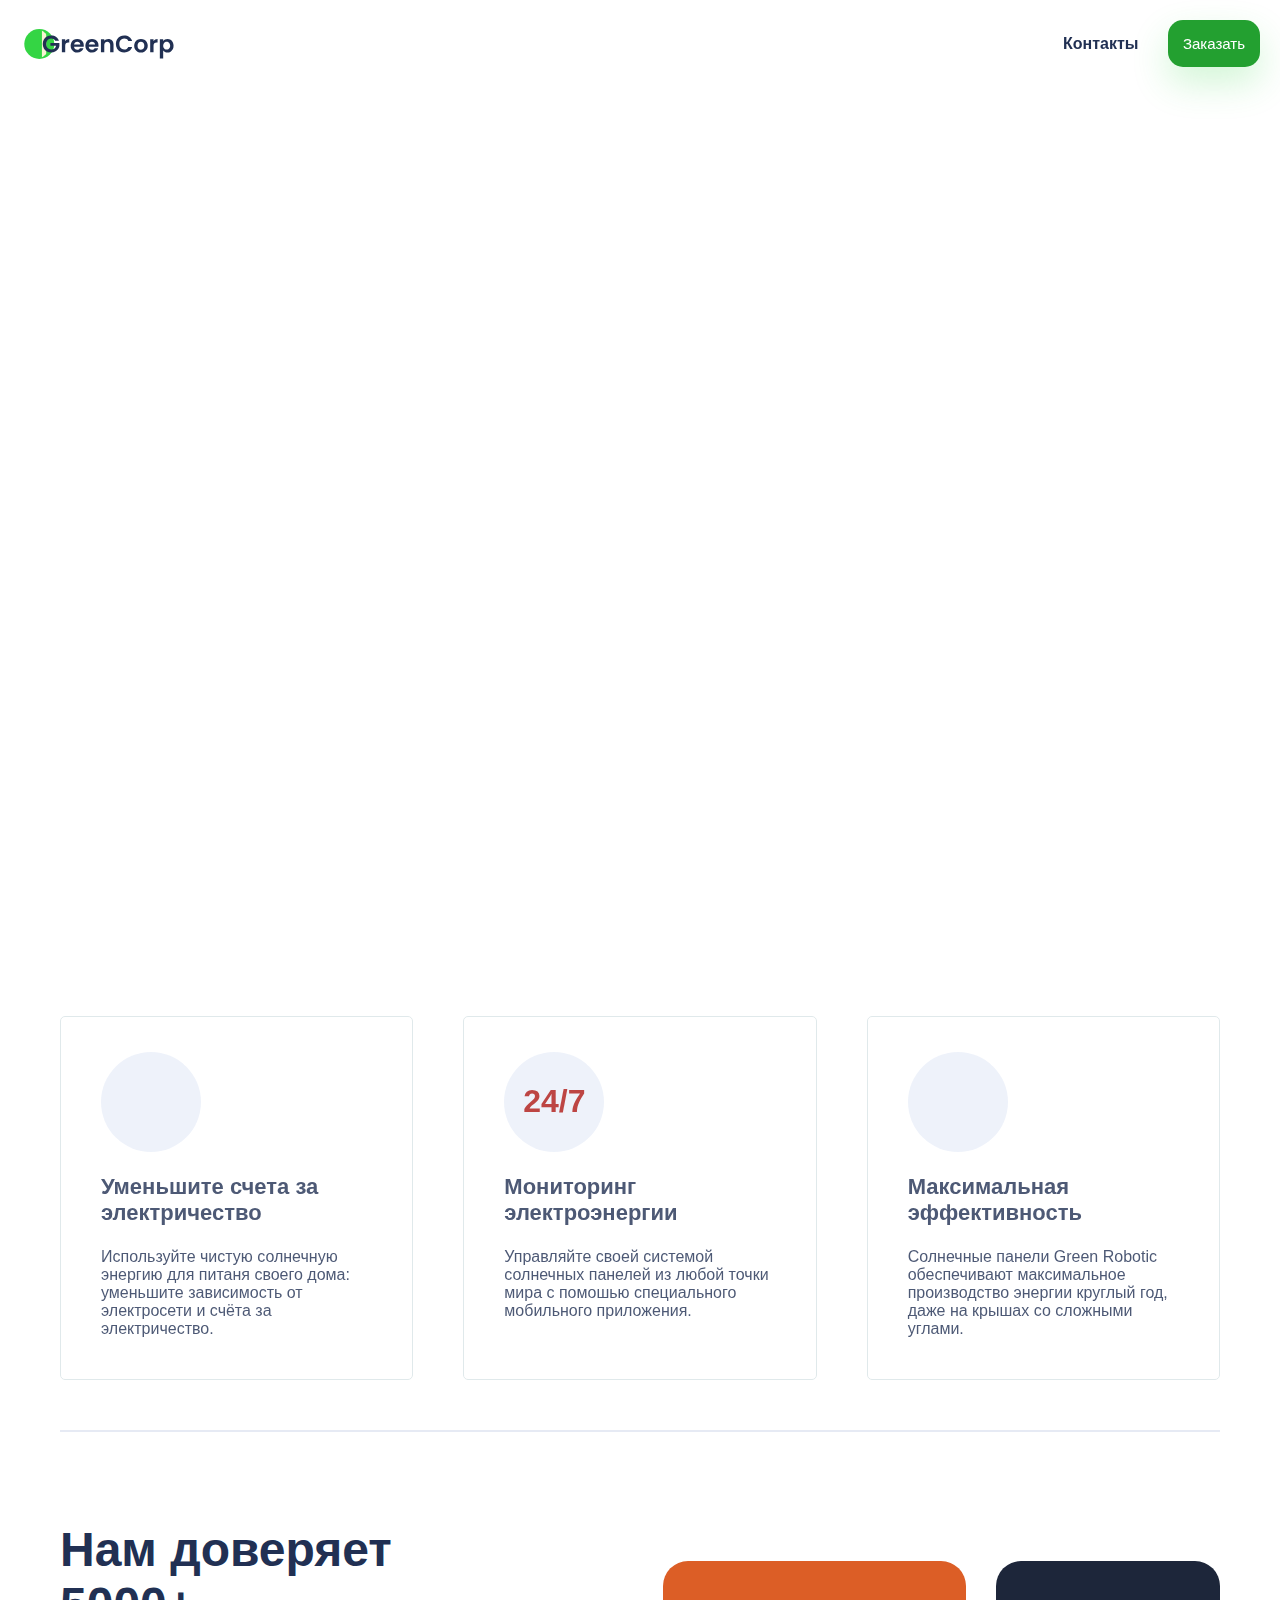
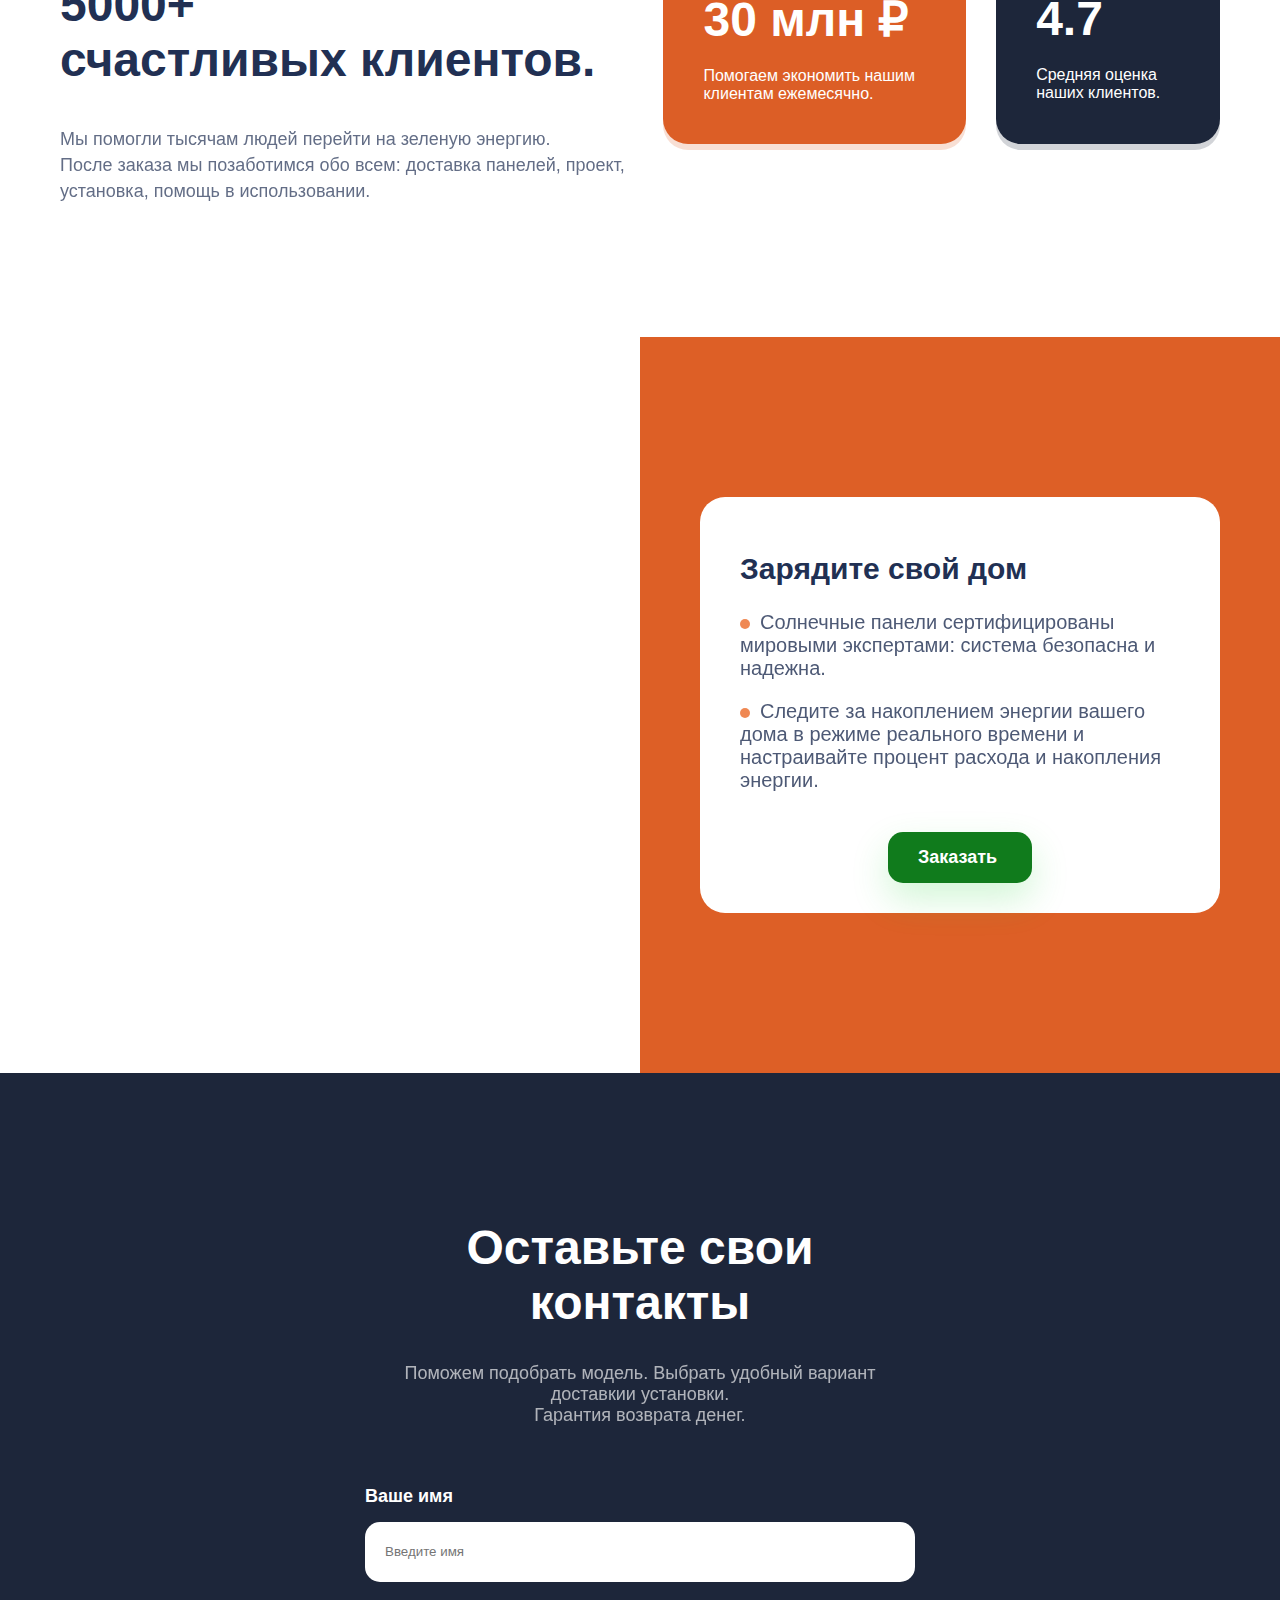
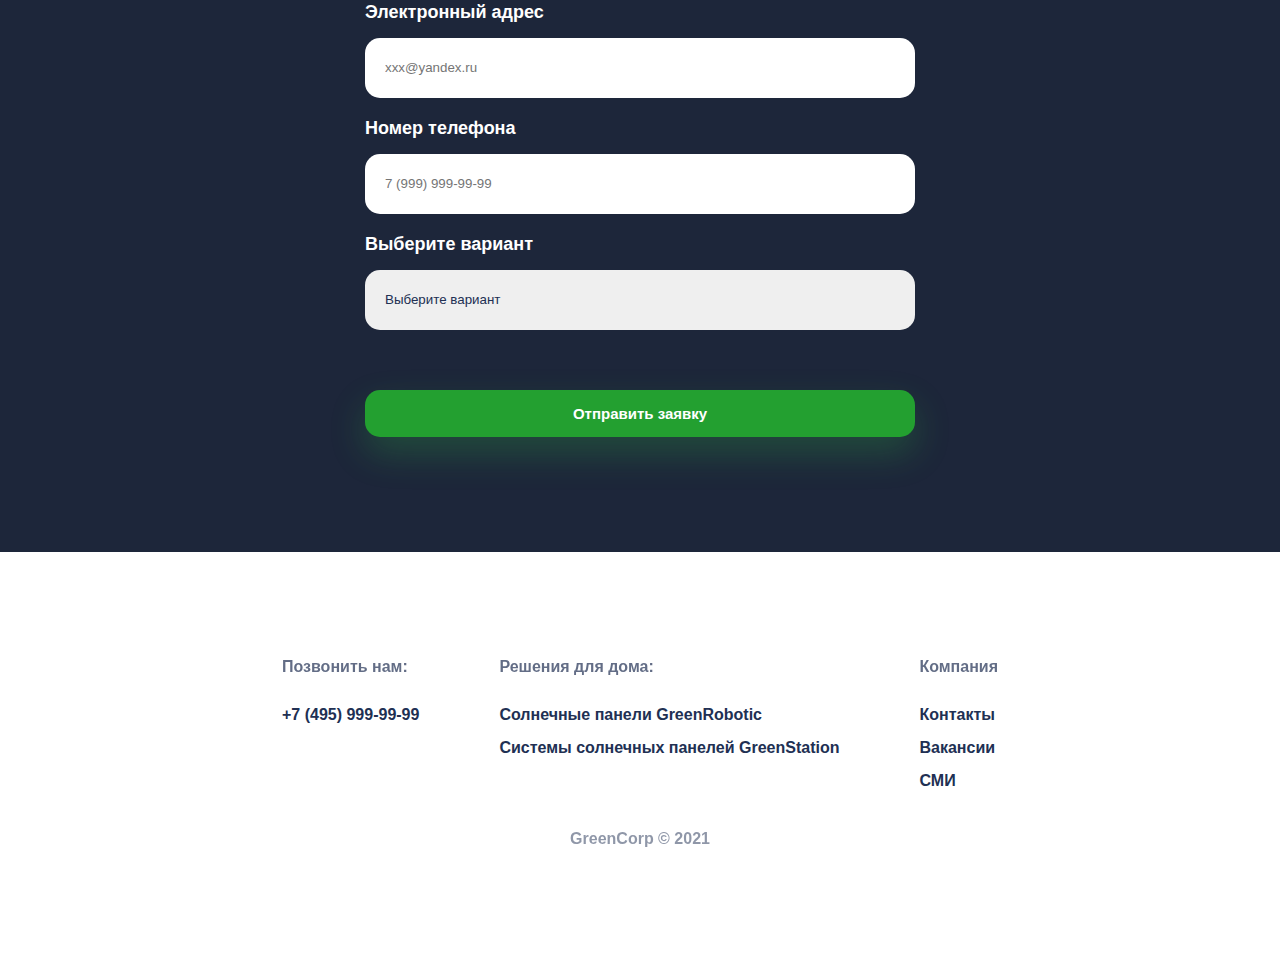
==== commit 8fa6535a: "add_smooth_skroll" ====
--- a/index.html
+++ b/index.html
@@ -26,8 +26,8 @@
 
       <div class="header__control">
 
-        <a href="#contacts">Контакты</a>
-        <button>Заказать</button>
+        <a href="#form">Контакты</a>
+        <button class="button">Заказать</button>
 
       </div>
 
@@ -41,7 +41,7 @@
 
         <p>Производите дешёвую экологически чистую электроэнергию из солнечного света</p>
 
-        <button>Узнать подробнее <i class="fa-solid fa-angle-right"></i></button>
+        <button class="button more-button" href ="#features">Узнать подробнее <i class="fa-solid fa-angle-right"></i></button>
 
       </div>
 
@@ -95,8 +95,9 @@
       <div class="features__feedback">
 
         <div class="features__feedback-left">
-          <h2>Нам доверяет 5000+ счастливых клиентов. 
-            <br>5000+ счастливых клиентов</h2>
+          <h2>Нам доверяет
+            <div class="features__clients-count">5000+</div> 
+            счастливых клиентов.</h2>
             <p>Мы помогли тысячам людей перейти на зеленую энергию.
               <br>После заказа мы позаботимся обо всем: доставка 
               панелей, проект, установка, помощь в использовании.
@@ -144,7 +145,7 @@
             режиме реального времени и настраивайте процент
              расхода и накопления энергии.</p>
              <div class="promo__button">
-              <button>Заказать <i class="fa-solid fa-chevron-right"></i></button>
+              <button class="button">Заказать <i class="fa-solid fa-chevron-right"></i></button>
              </div>
         </div>
 
@@ -153,7 +154,7 @@
     </section>
 
     <!--Форма сайта-->
-    <section class="form">
+    <section class="form" id="form">
       <div class="form__container">
         <h1>Оставьте свои контакты</h1>
         <p>Поможем подобрать модель. Выбрать удобный
@@ -180,11 +181,11 @@
                  <option value="10-30">10 000₽ – 30 000₽</option>
                  <option value="30-60">30 000₽ – 60 000₽</option>
                  <option value="60-100">60 000₽ – 100 000₽</option>
-                 <option value="100+">100 000₽</option>
+                 <option value="other">Другое</option>
                </select>
 
              </div>
-             <button type="submit" class="form__submit">Отправить заявку</button>
+             <button type="submit" class="button form__submit">Отправить заявку</button>
            </form>
       </div>
     </section>
@@ -226,6 +227,7 @@
 
     </footer>
 <script src="js/canvas.js"></script>
+<script src="js/animations.js"></script>
   </body>
 
 </html>
--- a/main.css
+++ b/main.css
@@ -10,10 +10,18 @@
   justify-content: space-between;
   align-items: center;
   padding: 20px;
-  position: sticky;
+  position: fixed;
+  left: 0;
+  right: 0;
   top: 0;
+  background-color: transparent;
+  transition: 0.25s ease;
+  z-index: 1;
+}
+
+.header__scrolled{
   background-color: #fff;
-  z-index: 1;
+  box-shadow: 0 12px 34px -11px rgb(65 62 101 / 10%);
 }
 
 .header__logo{
@@ -32,7 +40,7 @@
 }
 
 /*Кнопки*/
-button{
+.button{
   font-family: 'Raleway', sans-serif;
   font-size: 15px;
   color: #fff;
@@ -45,14 +53,14 @@
   transition: background-color, 0.3s, easy-in;
 }
 
-.about button{
+.about .button{
   font-size: 18px;
   border-radius: 20px;
   padding: 20px 25px;
   margin: 20px;
 }
 
-button:hover{
+.button:hover{
   background-color: #f6980c;
   box-shadow: 0 16px 36px rgba(246 152 12 / 20%);
 }
@@ -69,16 +77,12 @@
   font-weight: 600;
 }
 
-.promo__button button:hover{
-  background-color: #f6980c;
-}
-
 /*Тело сайта*/
 .about{
   display: flex;
   align-items: center;
   justify-content: space-around;
-  padding: 115px 0;
+  padding: 200px 0;
   background: url('img/back.png') no-repeat;
   background-position: center;
   background-size: cover;
